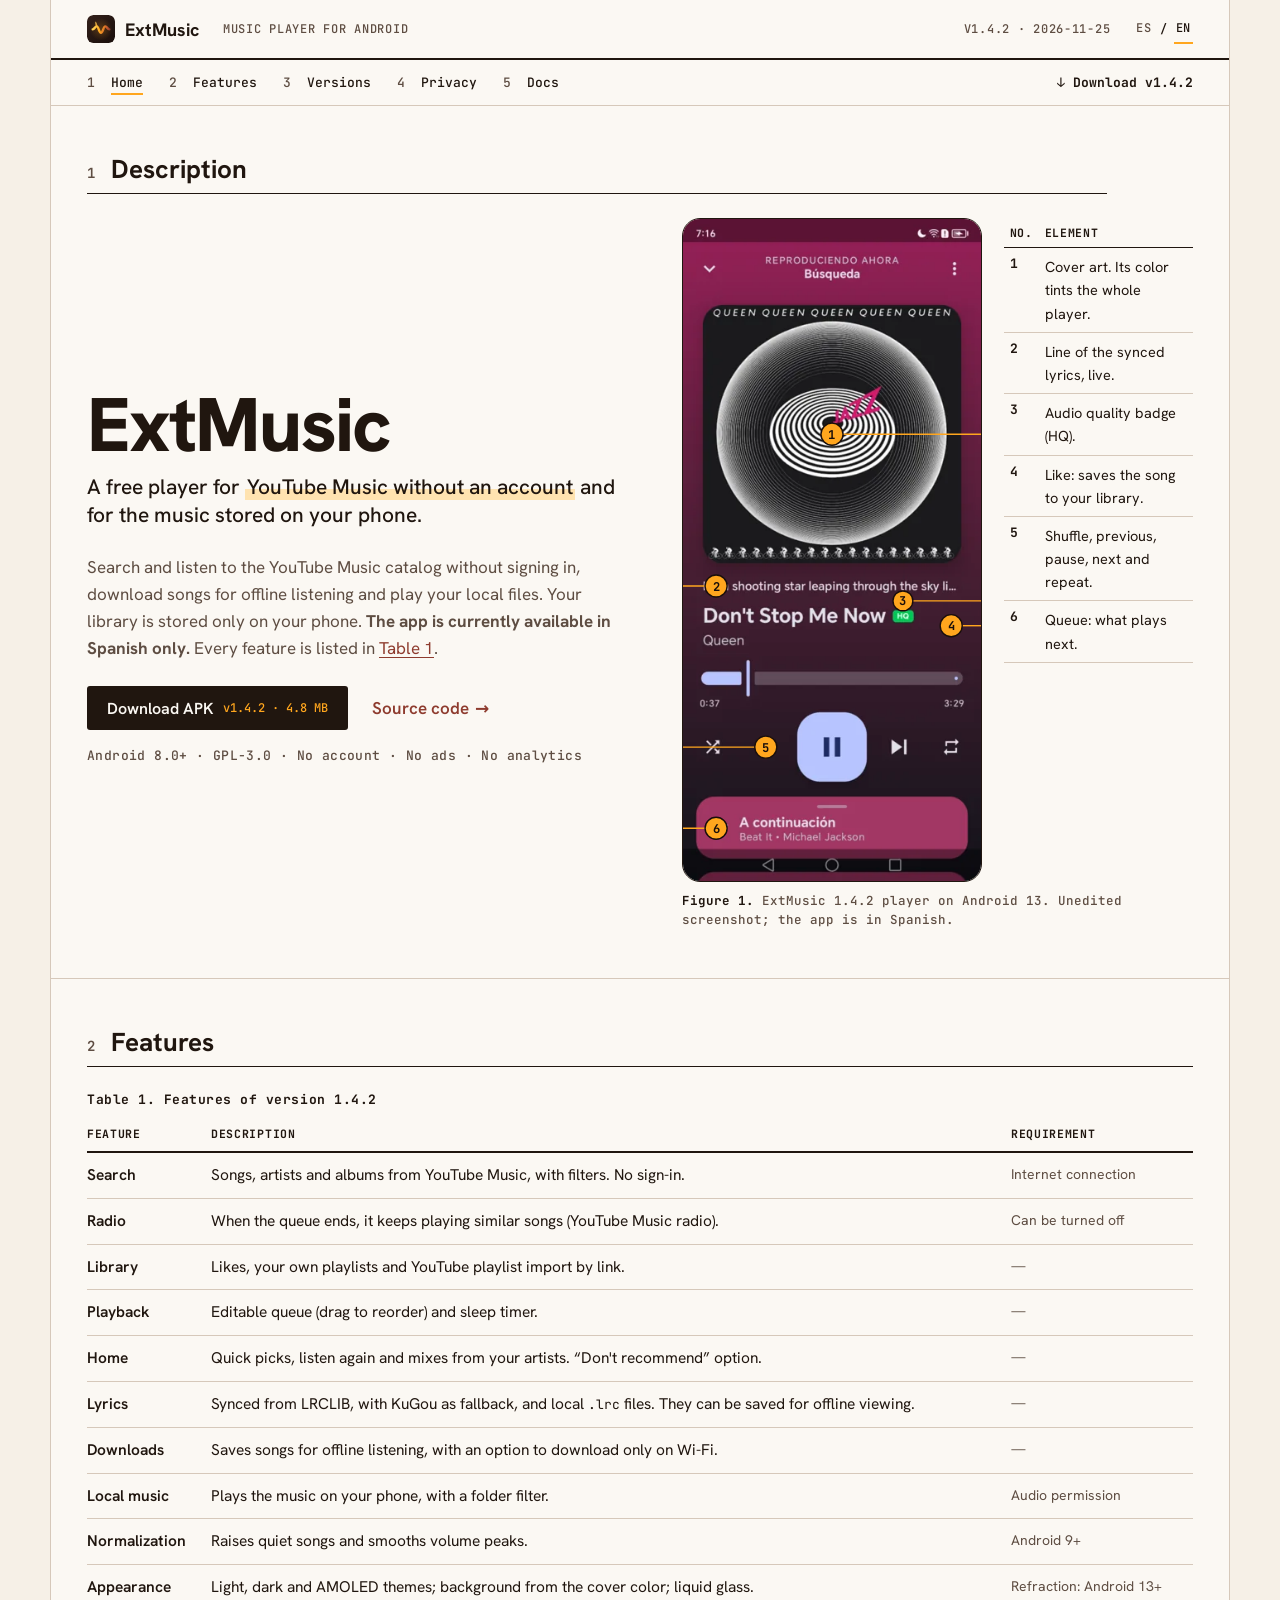
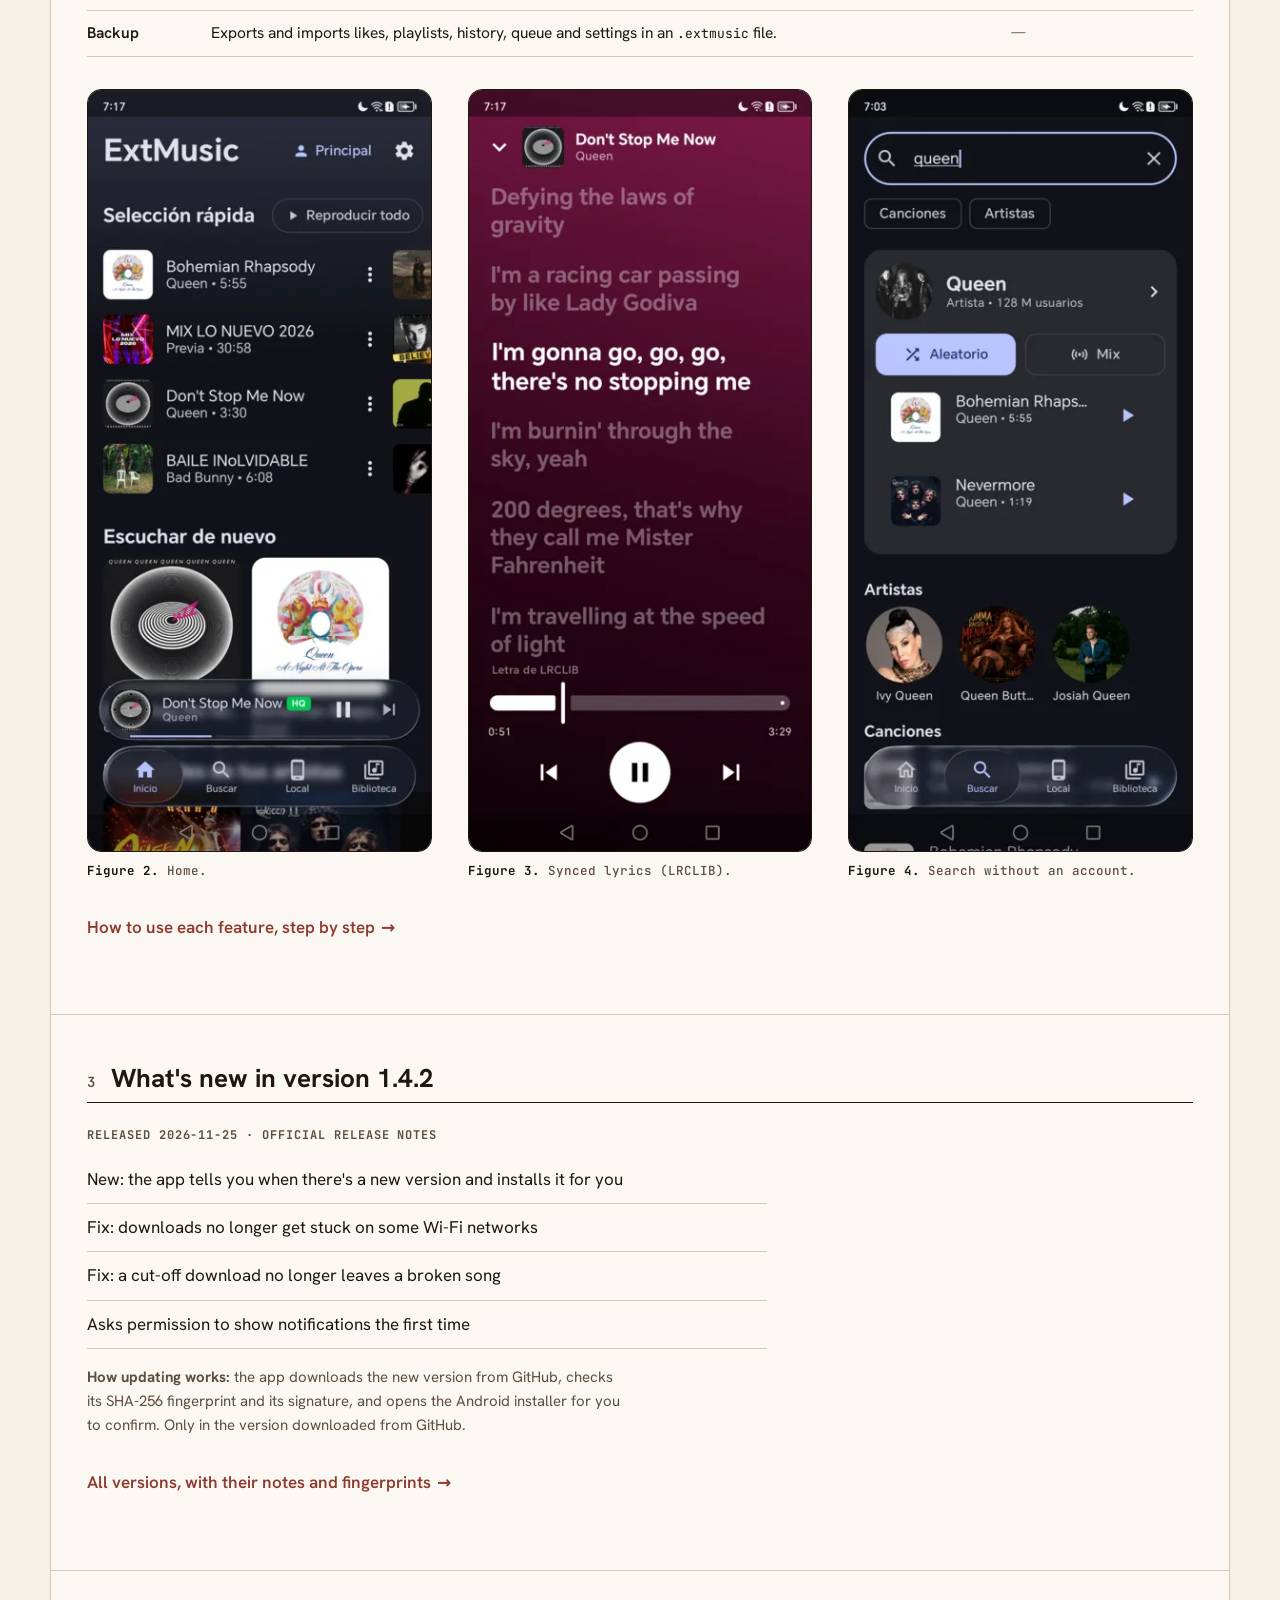
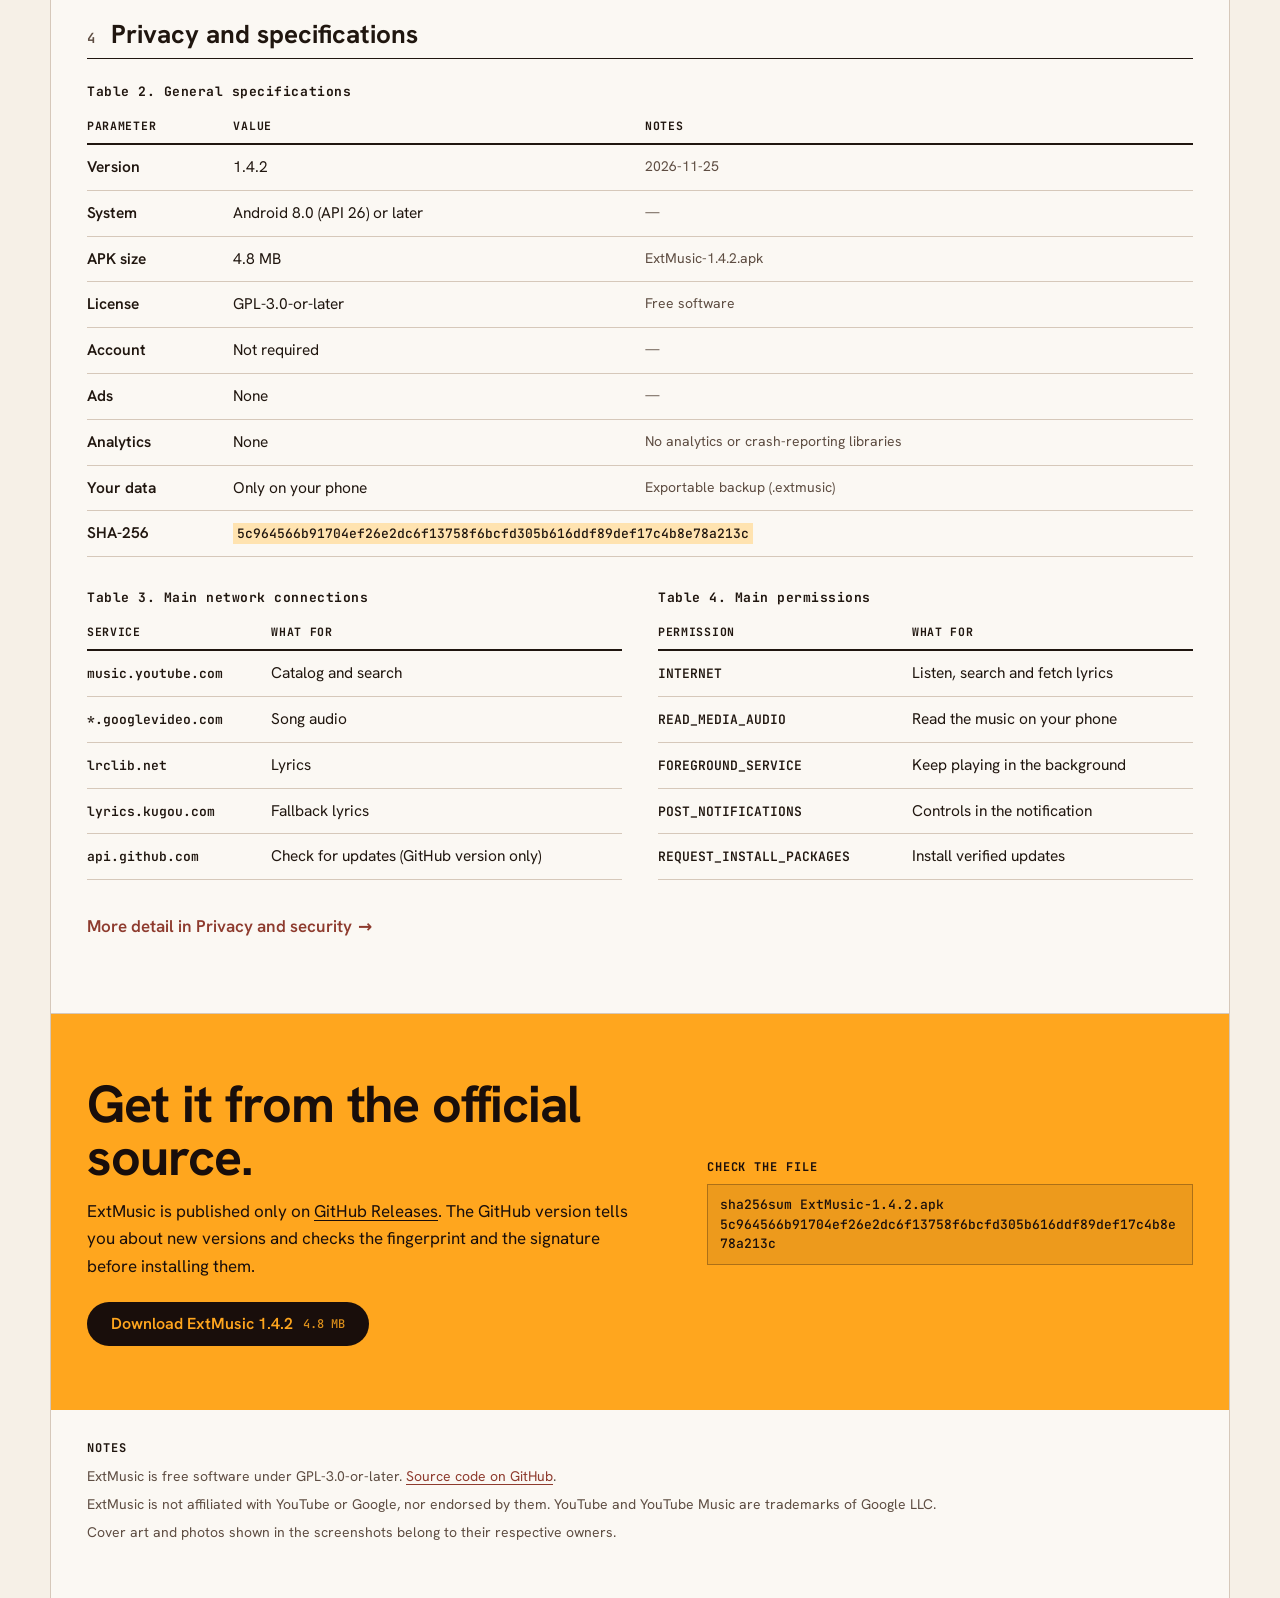
==== en/index.html @ 5ff41958 "Fase 6 · Grupo 3: versión en inglés - en/index.html, en/versions.html, en/privacy.html, en/docs.html" ====
<!doctype html>
<html lang="en">
<head>
<meta charset="utf-8">
<meta name="viewport" content="width=device-width, initial-scale=1">
<title>ExtMusic · Free and open source music player for Android</title>
<meta name="description" content="ExtMusic is a free and open source music player for Android: listen to YouTube Music without an account or ads, download songs and play the music on your phone. GPL-3.0.">
<link rel="canonical" href="https://comunicaa2.github.io/ExtMusic-web/en/">
<link rel="alternate" hreflang="es" href="https://comunicaa2.github.io/ExtMusic-web/">
<link rel="alternate" hreflang="en" href="https://comunicaa2.github.io/ExtMusic-web/en/">
<link rel="alternate" hreflang="x-default" href="https://comunicaa2.github.io/ExtMusic-web/">
<meta name="theme-color" content="#fbf8f3" media="(prefers-color-scheme: light)">
<meta name="theme-color" content="#190e0b" media="(prefers-color-scheme: dark)">
<meta name="color-scheme" content="light dark">
<link rel="icon" href="../assets/img/icono.svg" type="image/svg+xml">
<link rel="icon" href="../assets/img/icono-32.png" sizes="32x32" type="image/png">
<link rel="apple-touch-icon" href="../assets/img/apple-touch-icon.png">
<meta property="og:type" content="website">
<meta property="og:locale" content="en_US">
<meta property="og:locale:alternate" content="es_ES">
<meta property="og:site_name" content="ExtMusic">
<meta property="og:title" content="ExtMusic · Free and open source music player for Android">
<meta property="og:description" content="Listen to YouTube Music without an account or ads, plus the music on your phone. Free software (GPL-3.0).">
<meta property="og:url" content="https://comunicaa2.github.io/ExtMusic-web/en/">
<meta property="og:image" content="https://comunicaa2.github.io/ExtMusic-web/assets/img/icono-512.png">
<meta property="og:image:alt" content="ExtMusic icon: an amber wave on a dark brown background">
<meta name="twitter:card" content="summary">
<link rel="preload" href="../assets/fonts/hanken-grotesk.woff2" as="font" type="font/woff2" crossorigin>
<link rel="stylesheet" href="../assets/css/extmusic.css">
<script type="application/ld+json">
{
  "@context": "https://schema.org",
  "@type": "SoftwareApplication",
  "name": "ExtMusic",
  "url": "https://comunicaa2.github.io/ExtMusic-web/en/",
  "inLanguage": "en",
  "image": "https://comunicaa2.github.io/ExtMusic-web/assets/img/icono-512.png",
  "applicationCategory": "MultimediaApplication",
  "operatingSystem": "Android 8.0 or later",
  "softwareVersion": "1.4.2",
  "fileSize": "4.8MB",
  "downloadUrl": "https://github.com/Comunicaa2/ExtMusic/releases/download/v1.4.2/ExtMusic-1.4.2.apk",
  "license": "https://www.gnu.org/licenses/gpl-3.0.html",
  "isAccessibleForFree": true,
  "offers": { "@type": "Offer", "price": "0", "priceCurrency": "EUR" },
  "sameAs": ["https://github.com/Comunicaa2/ExtMusic"]
}
</script>
</head>
<body>
<a class="salto" href="#content">Skip to content</a>
<div class="hoja">

<header>
  <div class="marco doc">
    <a class="marca" href="index.html" aria-label="ExtMusic, home"><img src="../assets/img/icono.svg" alt="" width="28" height="28">ExtMusic</a>
    <span class="doc__tipo">Music player for Android</span>
    <span class="doc__rev">v1.4.2 · 2026-11-25</span>
    <div class="idioma" role="group" aria-label="Language">
      <a href="../index.html" lang="es" hreflang="es">ES<span class="visualmente-oculto"> (Español)</span></a>
      <span aria-hidden="true">/</span>
      <a href="index.html" aria-current="true" lang="en">EN</a>
    </div>
  </div>
  <nav class="marco indice" aria-label="Main">
    <ol>
      <li><a href="index.html" aria-current="page">Home</a></li>
      <li><a href="#features">Features</a></li>
      <li><a href="versions.html">Versions</a></li>
      <li><a href="privacy.html">Privacy</a></li>
      <li><a href="docs.html">Docs</a></li>
      <li class="indice__descarga"><a href="#download">↓ Download v1.4.2</a></li>
    </ol>
  </nav>
  <details class="marco menu">
    <summary>Contents</summary>
    <nav aria-label="Main (mobile)">
      <ol>
        <li><a href="index.html" aria-current="page">Home</a></li>
        <li><a href="#features">Features</a></li>
        <li><a href="versions.html">Versions</a></li>
        <li><a href="privacy.html">Privacy</a></li>
        <li><a href="docs.html">Docs</a></li>
        <li><a href="#download">Download v1.4.2</a></li>
      </ol>
    </nav>
  </details>
</header>

<main id="content">
  <section class="marco seccion" id="description" aria-labelledby="t-name">
    <p class="titulo-sec"><span class="titulo-sec__num">1</span>Description</p>
    <div class="portada">
      <h1 class="titular portada__titulo" id="t-name">ExtMusic</h1>
      <p class="subtitulo portada__sub">A free player for <span class="marcador">YouTube Music without an account</span> and for the music stored on your phone.</p>
      <div class="portada__acc">
        <p class="acciones">
          <a class="boton" href="https://github.com/Comunicaa2/ExtMusic/releases/download/v1.4.2/ExtMusic-1.4.2.apk">Download APK <span class="boton__detalle">v1.4.2 · 4.8 MB</span></a>
          <a class="enlace-flecha" href="https://github.com/Comunicaa2/ExtMusic">Source code</a>
        </p>
        <p class="hechos">Android 8.0+ · GPL-3.0 · No account · No ads · No analytics</p>
      </div>
      <p class="desc portada__desc">Search and listen to the YouTube Music catalog without signing in, download songs for offline listening and play your local files. Your library is stored only on your phone. <strong>The app is currently available in Spanish only.</strong> Every feature is listed in <a href="#features">Table 1</a>.</p>
      <figure class="figura portada__figura">
        <div class="anotada">
          <div class="lamina">
            <img src="../assets/img/capturas/reproductor-540.webp" srcset="../assets/img/capturas/reproductor-360.webp 360w, ../assets/img/capturas/reproductor-540.webp 540w, ../assets/img/capturas/reproductor-720.webp 720w" sizes="(max-width: 560px) 260px, (max-width: 900px) 240px, 300px" width="1080" height="2400" fetchpriority="high" alt="ExtMusic player (in Spanish) playing “Don&#39;t Stop Me Now” by Queen, with six numbered markers pointing at its parts.">
            <svg viewBox="0 0 1080 2400" aria-hidden="true">
              <g class="marca-num"><line x1="540" y1="780" x2="1080" y2="780"/><circle cx="540" cy="780" r="40"/><text x="540" y="782">1</text></g>
              <g class="marca-num"><line x1="120" y1="1330" x2="0" y2="1330"/><circle cx="120" cy="1330" r="40"/><text x="120" y="1332">2</text></g>
              <g class="marca-num"><line x1="797" y1="1384" x2="1080" y2="1384"/><circle cx="797" cy="1384" r="36"/><text x="797" y="1386">3</text></g>
              <g class="marca-num"><line x1="972" y1="1474" x2="1080" y2="1474"/><circle cx="972" cy="1474" r="40"/><text x="972" y="1476">4</text></g>
              <g class="marca-num"><line x1="300" y1="1914" x2="0" y2="1914"/><circle cx="300" cy="1914" r="40"/><text x="300" y="1916">5</text></g>
              <g class="marca-num"><line x1="120" y1="2208" x2="0" y2="2208"/><circle cx="120" cy="2208" r="40"/><text x="120" y="2210">6</text></g>
            </svg>
          </div>
          <table class="leyenda">
            <thead><tr><th scope="col">No.</th><th scope="col">Element</th></tr></thead>
            <tbody>
              <tr><td>1</td><td>Cover art. Its color tints the whole player.</td></tr>
              <tr><td>2</td><td>Line of the synced lyrics, live.</td></tr>
              <tr><td>3</td><td>Audio quality badge (HQ).</td></tr>
              <tr><td>4</td><td>Like: saves the song to your library.</td></tr>
              <tr><td>5</td><td>Shuffle, previous, pause, next and repeat.</td></tr>
              <tr><td>6</td><td>Queue: what plays next.</td></tr>
            </tbody>
          </table>
        </div>
        <figcaption class="pie-figura"><b>Figure 1.</b> ExtMusic 1.4.2 player on Android 13. Unedited screenshot; the app is in Spanish.</figcaption>
      </figure>
    </div>
  </section>

  <section class="marco seccion" id="features" aria-labelledby="t-features">
    <h2 class="titulo-sec" id="t-features"><span class="titulo-sec__num">2</span>Features</h2>
    <div class="tabla">
      <table class="datos datos--apilable">
        <caption>Table 1. Features of version 1.4.2</caption>
        <thead><tr><th scope="col">Feature</th><th scope="col">Description</th><th scope="col">Requirement</th></tr></thead>
        <tbody>
          <tr><th scope="row">Search</th><td>Songs, artists and albums from YouTube Music, with filters. No sign-in.</td><td class="nota">Internet connection</td></tr>
          <tr><th scope="row">Radio</th><td>When the queue ends, it keeps playing similar songs (YouTube Music radio).</td><td class="nota">Can be turned off</td></tr>
          <tr><th scope="row">Library</th><td>Likes, your own playlists and YouTube playlist import by link.</td><td class="nota nota--vacia">—</td></tr>
          <tr><th scope="row">Playback</th><td>Editable queue (drag to reorder) and sleep timer.</td><td class="nota nota--vacia">—</td></tr>
          <tr><th scope="row">Home</th><td>Quick picks, listen again and mixes from your artists. “Don't recommend” option.</td><td class="nota nota--vacia">—</td></tr>
          <tr><th scope="row">Lyrics</th><td>Synced from LRCLIB, with KuGou as fallback, and local <code>.lrc</code> files. They can be saved for offline viewing.</td><td class="nota nota--vacia">—</td></tr>
          <tr><th scope="row">Downloads</th><td>Saves songs for offline listening, with an option to download only on Wi-Fi.</td><td class="nota nota--vacia">—</td></tr>
          <tr><th scope="row">Local music</th><td>Plays the music on your phone, with a folder filter.</td><td class="nota">Audio permission</td></tr>
          <tr><th scope="row">Normalization</th><td>Raises quiet songs and smooths volume peaks.</td><td class="nota">Android 9+</td></tr>
          <tr><th scope="row">Appearance</th><td>Light, dark and AMOLED themes; background from the cover color; liquid glass.</td><td class="nota">Refraction: Android 13+</td></tr>
          <tr><th scope="row">Backup</th><td>Exports and imports likes, playlists, history, queue and settings in an <code>.extmusic</code> file.</td><td class="nota nota--vacia">—</td></tr>
        </tbody>
      </table>
    </div>
    <div class="figuras" style="margin-top:var(--e-6)">
      <figure class="figura">
        <div class="lamina lamina--peq"><img src="../assets/img/capturas/inicio-540.webp" srcset="../assets/img/capturas/inicio-360.webp 360w, ../assets/img/capturas/inicio-540.webp 540w, ../assets/img/capturas/inicio-720.webp 720w" sizes="(max-width: 560px) 45vw, (max-width: 900px) 30vw, 345px" width="1080" height="2400" loading="lazy" alt="ExtMusic Home screen (in Spanish) with quick picks, listen again and the mini player."></div>
        <figcaption class="pie-figura"><b>Figure 2.</b> Home.</figcaption>
      </figure>
      <figure class="figura">
        <div class="lamina lamina--peq"><img src="../assets/img/capturas/letras-540.webp" srcset="../assets/img/capturas/letras-360.webp 360w, ../assets/img/capturas/letras-540.webp 540w, ../assets/img/capturas/letras-720.webp 720w" sizes="(max-width: 560px) 45vw, (max-width: 900px) 30vw, 345px" width="1080" height="2400" loading="lazy" alt="Full-screen synced lyrics of “Don&#39;t Stop Me Now”, with the current line highlighted and the note “Letra de LRCLIB” (lyrics from LRCLIB)."></div>
        <figcaption class="pie-figura"><b>Figure 3.</b> Synced lyrics (LRCLIB).</figcaption>
      </figure>
      <figure class="figura">
        <div class="lamina lamina--peq"><img src="../assets/img/capturas/buscar-resultados-540.webp" srcset="../assets/img/capturas/buscar-resultados-360.webp 360w, ../assets/img/capturas/buscar-resultados-540.webp 540w, ../assets/img/capturas/buscar-resultados-720.webp 720w" sizes="(max-width: 560px) 45vw, (max-width: 900px) 30vw, 345px" width="1080" height="2400" loading="lazy" alt="Search results for “queen”: artist card with the Shuffle and Mix buttons, songs and other artists."></div>
        <figcaption class="pie-figura"><b>Figure 4.</b> Search without an account.</figcaption>
      </figure>
    </div>
    <p style="margin-top:var(--e-5)"><a class="enlace-flecha" href="docs.html">How to use each feature, step by step</a></p>
  </section>

  <section class="marco seccion" id="whats-new" aria-labelledby="t-whats-new">
    <h2 class="titulo-sec" id="t-whats-new"><span class="titulo-sec__num">3</span>What's new in version 1.4.2</h2>
    <p class="etiqueta" style="color:var(--c-suave);margin:0 0 var(--e-3)">Released 2026-11-25 · official release notes</p>
    <ul class="novedades">
      <li>New: the app tells you when there's a new version and installs it for you</li>
      <li>Fix: downloads no longer get stuck on some Wi-Fi networks</li>
      <li>Fix: a cut-off download no longer leaves a broken song</li>
      <li>Asks permission to show notifications the first time</li>
    </ul>
    <p class="desc" style="font-size:var(--t-nota)"><strong>How updating works:</strong> the app downloads the new version from GitHub, checks its SHA-256 fingerprint and its signature, and opens the Android installer for you to confirm. Only in the version downloaded from GitHub.</p>
    <p><a class="enlace-flecha" href="versions.html">All versions, with their notes and fingerprints</a></p>
  </section>

  <section class="marco seccion" id="privacy" aria-labelledby="t-privacy">
    <h2 class="titulo-sec" id="t-privacy"><span class="titulo-sec__num">4</span>Privacy and specifications</h2>
    <div class="tabla">
      <table class="datos datos--apilable">
        <caption>Table 2. General specifications</caption>
        <thead><tr><th scope="col">Parameter</th><th scope="col">Value</th><th scope="col">Notes</th></tr></thead>
        <tbody>
          <tr><th scope="row">Version</th><td>1.4.2</td><td class="nota">2026-11-25</td></tr>
          <tr><th scope="row">System</th><td>Android 8.0 (API 26) or later</td><td class="nota nota--vacia">—</td></tr>
          <tr><th scope="row">APK size</th><td>4.8 MB</td><td class="nota">ExtMusic-1.4.2.apk</td></tr>
          <tr><th scope="row">License</th><td>GPL-3.0-or-later</td><td class="nota">Free software</td></tr>
          <tr><th scope="row">Account</th><td>Not required</td><td class="nota nota--vacia">—</td></tr>
          <tr><th scope="row">Ads</th><td>None</td><td class="nota nota--vacia">—</td></tr>
          <tr><th scope="row">Analytics</th><td>None</td><td class="nota">No analytics or crash-reporting libraries</td></tr>
          <tr><th scope="row">Your data</th><td>Only on your phone</td><td class="nota">Exportable backup (.extmusic)</td></tr>
          <tr><th scope="row">SHA-256</th><td colspan="2"><span class="hash">5c964566b91704ef26e2dc6f13758f6bcfd305b616ddf89def17c4b8e78a213c</span></td></tr>
        </tbody>
      </table>
    </div>
    <div class="dos-col" style="margin-top:var(--e-6)">
      <div class="tabla">
        <table class="datos">
          <caption>Table 3. Main network connections</caption>
          <thead><tr><th scope="col">Service</th><th scope="col">What for</th></tr></thead>
          <tbody>
            <tr><th scope="row"><code>music.youtube.com</code></th><td>Catalog and search</td></tr>
            <tr><th scope="row"><code>*.googlevideo.com</code></th><td>Song audio</td></tr>
            <tr><th scope="row"><code>lrclib.net</code></th><td>Lyrics</td></tr>
            <tr><th scope="row"><code>lyrics.kugou.com</code></th><td>Fallback lyrics</td></tr>
            <tr><th scope="row"><code>api.github.com</code></th><td>Check for updates (GitHub version only)</td></tr>
          </tbody>
        </table>
      </div>
      <div class="tabla">
        <table class="datos">
          <caption>Table 4. Main permissions</caption>
          <thead><tr><th scope="col">Permission</th><th scope="col">What for</th></tr></thead>
          <tbody>
            <tr><th scope="row"><code>INTERNET</code></th><td>Listen, search and fetch lyrics</td></tr>
            <tr><th scope="row"><code>READ_MEDIA_AUDIO</code></th><td>Read the music on your phone</td></tr>
            <tr><th scope="row"><code>FOREGROUND_SERVICE</code></th><td>Keep playing in the background</td></tr>
            <tr><th scope="row"><code>POST_NOTIFICATIONS</code></th><td>Controls in the notification</td></tr>
            <tr><th scope="row"><code>REQUEST_INSTALL_PACKAGES</code></th><td>Install verified updates</td></tr>
          </tbody>
        </table>
      </div>
    </div>
    <p style="margin-top:var(--e-5)"><a class="enlace-flecha" href="privacy.html">More detail in Privacy and security</a></p>
  </section>

  <section class="bloque-descarga" id="download" aria-labelledby="t-download">
    <div class="marco bloque-descarga__rejilla">
      <div>
        <h2 id="t-download">Get it from the official source.</h2>
        <p>ExtMusic is published only on <a href="https://github.com/Comunicaa2/ExtMusic/releases">GitHub Releases</a>. The GitHub version tells you about new versions and checks the fingerprint and the signature before installing them.</p>
        <a class="boton" href="https://github.com/Comunicaa2/ExtMusic/releases/download/v1.4.2/ExtMusic-1.4.2.apk">Download ExtMusic 1.4.2 <span class="boton__detalle">4.8 MB</span></a>
      </div>
      <div>
        <p class="etiqueta" style="margin:0">Check the file</p>
        <pre class="codigo">sha256sum ExtMusic-1.4.2.apk
5c964566b91704ef26e2dc6f13758f6bcfd305b616ddf89def17c4b8e78a213c</pre>
      </div>
    </div>
  </section>
</main>

<footer class="marco pie">
  <p class="etiqueta">Notes</p>
  <p>ExtMusic is free software under GPL-3.0-or-later. <a href="https://github.com/Comunicaa2/ExtMusic">Source code on GitHub</a>.</p>
  <p>ExtMusic is not affiliated with YouTube or Google, nor endorsed by them. YouTube and YouTube Music are trademarks of Google LLC.</p>
  <p>Cover art and photos shown in the screenshots belong to their respective owners.</p>
</footer>
</div>
<script>
  // Closes the mobile menu when a section is chosen. Without JavaScript the menu works the same.
  document.querySelector(".menu")?.addEventListener("click", e => { if (e.target.closest("a")) e.currentTarget.open = false; });
</script>
</body>
</html>
---- assets/css/extmusic.css ----
/* ==========================================================================
   ExtMusic · Sistema de diseño «Datasheet» · v1 (Fase 3, 25-11-2026)
   Un solo archivo: tokens + base + componentes. Sin dependencias.
   Modo claro por defecto y oscuro automático (prefers-color-scheme).
   data-tema="claro" | "oscuro" en <html> fuerza un modo (solo para revisión).
   ========================================================================== */

/* ---------- Fuentes (SIL OFL 1.1, subconjunto latino, alojadas en local) ---------- */
@font-face{font-family:"Hanken Grotesk";src:url(../fonts/hanken-grotesk.woff2) format("woff2");font-weight:300 800;font-style:normal;font-display:swap}
@font-face{font-family:"JetBrains Mono";src:url(../fonts/jetbrains-mono.woff2) format("woff2");font-weight:400 700;font-style:normal;font-display:swap}

/* ---------- Tokens ---------- */
:root{
  color-scheme:light dark;

  /* Color: modo claro (papel y tinta) */
  --c-fondo:#f6f0e7;          /* alrededor de la hoja */
  --c-hoja:#fbf8f3;           /* superficie principal */
  --c-tinta:#20160f;          /* texto principal */
  --c-suave:#5e4d42;          /* texto secundario, notas */
  --c-regla:#d6c8ba;          /* líneas finas (decorativas) */
  --c-regla-fuerte:#20160f;   /* reglas de cabecera, bordes de caja */
  --c-enlace:#8e3b2e;         /* caoba */
  --c-foco:#8e3b2e;
  --c-resalte:#ffe3b0;        /* subrayado de marcador, hash */
  --c-codigo:#f1e9de;         /* fondo de código */
  --c-boton-fondo:#20160f;
  --c-boton-texto:#fbf8f3;
  --c-boton-detalle:#ffa61e;  /* versión/tamaño dentro del botón */
  --c-captura-borde:#20160f;

  /* Color: invariables (iguales en ambos modos) */
  --c-acento:#ffa61e;         /* ámbar del icono */
  --c-acento-claro:#ffd75c;
  --c-sobre-acento:#190e0b;   /* tinta sobre ámbar */

  /* Tipografía */
  --f-sans:"Hanken Grotesk",system-ui,-apple-system,"Segoe UI",Roboto,sans-serif;
  --f-mono:"JetBrains Mono",ui-monospace,"SFMono-Regular",Menlo,Consolas,monospace;
  --t-display:clamp(2.625rem,1.55rem + 4.4vw,4.75rem);   /* 42 → 76 px · h1 */
  --t-subtitulo:clamp(1.1875rem,1.1rem + .35vw,1.3125rem); /* 19 → 21 */
  --t-h2:clamp(1.375rem,1.25rem + .5vw,1.625rem);        /* 22 → 26 */
  --t-h3:clamp(1.125rem,1.07rem + .25vw,1.25rem);        /* 18 → 20 */
  --t-texto:1.0625rem;   /* 17 */
  --t-nota:.9375rem;     /* 15 */
  --t-pequeno:.875rem;   /* 14 */
  --t-dato:.8125rem;     /* 13 · mono */
  --t-etiqueta:.75rem;   /* 12 · mono, mayúsculas */

  /* Espaciado (base 4 px) */
  --e-1:4px; --e-2:8px; --e-3:12px; --e-4:16px; --e-5:24px; --e-6:32px; --e-7:48px; --e-8:64px; --e-9:96px;
  --hueco:clamp(18px,3.4vw,36px);   /* margen lateral fluido */
  --ancho-hoja:1180px;
  --medida:68ch;                     /* longitud máxima de línea */

  /* Formas */
  --r-boton:3px; --r-captura:18px; --r-captura-peq:14px; --r-pildora:999px;
  --b-fino:1px solid var(--c-regla);
  --b-fuerte:1px solid var(--c-regla-fuerte);

  /* Movimiento */
  --m-rapido:120ms; --m-normal:160ms; --m-curva:cubic-bezier(.2,0,0,1);
}

/* Modo oscuro: automático salvo que se fuerce claro */
@media (prefers-color-scheme:dark){
  :root:not([data-tema="claro"]){
    --c-fondo:#120a08; --c-hoja:#190e0b; --c-tinta:#f5e9df; --c-suave:#c4ad9d;
    --c-regla:#3d2a22; --c-regla-fuerte:#e8d8cb; --c-enlace:#f0936a; --c-foco:#ffa61e;
    --c-resalte:#5c3b0c; --c-codigo:#24150f;
    --c-boton-fondo:#f5e9df; --c-boton-texto:#190e0b; --c-boton-detalle:#8e3b2e;
    --c-captura-borde:#3d2a22;
  }
}
:root[data-tema="oscuro"]{
  color-scheme:dark;
  --c-fondo:#120a08; --c-hoja:#190e0b; --c-tinta:#f5e9df; --c-suave:#c4ad9d;
  --c-regla:#3d2a22; --c-regla-fuerte:#e8d8cb; --c-enlace:#f0936a; --c-foco:#ffa61e;
  --c-resalte:#5c3b0c; --c-codigo:#24150f;
  --c-boton-fondo:#f5e9df; --c-boton-texto:#190e0b; --c-boton-detalle:#8e3b2e;
  --c-captura-borde:#3d2a22;
}
:root[data-tema="claro"]{color-scheme:light}

/* ---------- Base ---------- */
*,*::before,*::after{box-sizing:border-box}
html{-webkit-text-size-adjust:100%;text-size-adjust:100%}
/* Desplazamiento suave solo al saltar a una sección con un enlace interno; nunca con movimiento reducido */
@media (prefers-reduced-motion:no-preference){html{scroll-behavior:smooth}}
.seccion[id],.bloque-descarga[id]{scroll-margin-top:var(--e-4)}
body{margin:0;background:var(--c-fondo);color:var(--c-tinta);font:400 var(--t-texto)/1.6 var(--f-sans);text-rendering:optimizeLegibility}
img,svg{max-width:100%;height:auto;display:block}
p,li{max-width:var(--medida)}
a{color:var(--c-enlace);text-underline-offset:3px;text-decoration-thickness:1px;transition:color var(--m-rapido) var(--m-curva)}
a:hover{text-decoration-thickness:2px}
:focus-visible{outline:2px solid var(--c-foco);outline-offset:3px;border-radius:2px}
code,kbd,samp,pre{font-family:var(--f-mono)}
code{font-size:var(--t-dato)}
h1,h2,h3{line-height:1.15;margin:0}
.mono{font-family:var(--f-mono)}
.visualmente-oculto{position:absolute!important;width:1px;height:1px;overflow:hidden;clip:rect(0 0 0 0);white-space:nowrap}
.salto{position:absolute;left:-999px;top:var(--e-2);z-index:30;background:var(--c-boton-fondo);color:var(--c-boton-texto);padding:var(--e-2) var(--e-3)}
.salto:focus{left:var(--e-2)}

/* Hoja: la página entera como un documento centrado */
.hoja{max-width:var(--ancho-hoja);margin:0 auto;background:var(--c-hoja);border-inline:var(--b-fino);min-height:100vh}
.marco{padding-inline:var(--hueco)}

/* ---------- Cabecera de documento ---------- */
.doc{display:grid;grid-template-columns:auto 1fr auto auto;align-items:center;gap:var(--e-5);padding-block:14px;border-bottom:2px solid var(--c-regla-fuerte);font:500 var(--t-etiqueta)/1.4 var(--f-mono);text-transform:uppercase;letter-spacing:.06em}
.marca{display:flex;align-items:center;gap:10px;font:700 1.125rem var(--f-sans);letter-spacing:0;text-transform:none;color:var(--c-tinta);text-decoration:none}
.marca img{width:28px;height:28px;border-radius:6px}
.doc__tipo,.doc__rev{color:var(--c-suave)}

/* Selector de idioma */
.idioma{display:flex;gap:6px;align-items:center;font:500 var(--t-etiqueta) var(--f-mono)}
.idioma a{color:var(--c-suave);text-decoration:none;padding:6px 2px;border-bottom:2px solid transparent}
.idioma a:hover{color:var(--c-tinta)}
.idioma a[aria-current]{color:var(--c-tinta);border-bottom-color:var(--c-acento)}

/* Índice (navegación principal) */
.indice{border-bottom:var(--b-fino);padding-block:10px;font:500 .8125rem var(--f-mono)}
.indice ol{list-style:none;display:flex;flex-wrap:wrap;gap:6px 26px;margin:0;padding:0;counter-reset:s}
.indice li{counter-increment:s}
.indice li::before{content:counter(s) "\00a0\00a0";color:var(--c-suave)}
.indice a{color:var(--c-tinta);text-decoration:none;padding-block:4px;display:inline-block}
.indice a:hover{text-decoration:underline}
.indice a[aria-current="page"]{box-shadow:inset 0 -2px var(--c-acento)}
.indice .indice__descarga{margin-left:auto}
.indice .indice__descarga::before{content:none}
.indice .indice__descarga a{font-weight:700}
/* Menú móvil (sin JS, con <details>) */
.menu{display:none;border-bottom:var(--b-fino)}
.menu summary{list-style:none;cursor:pointer;display:flex;justify-content:space-between;align-items:center;padding-block:12px;font:600 .8125rem var(--f-mono);text-transform:uppercase;letter-spacing:.06em}
.menu summary::-webkit-details-marker{display:none}
.menu summary::after{content:"+";font-size:1.125rem;line-height:1}
.menu[open] summary::after{content:"−"}
.menu ol{list-style:none;margin:0;padding:0 0 var(--e-3);counter-reset:s;font:500 .9375rem var(--f-mono)}
.menu li{counter-increment:s;border-top:var(--b-fino)}
.menu li::before{content:counter(s) "\00a0\00a0";color:var(--c-suave)}
.menu a{color:var(--c-tinta);text-decoration:none;display:inline-block;padding-block:12px}

/* ---------- Secciones y títulos ---------- */
.seccion{padding-block:var(--e-7) var(--e-7);border-bottom:var(--b-fino)}
.titulo-sec{display:flex;gap:var(--e-4);align-items:baseline;border-bottom:var(--b-fuerte);padding-bottom:var(--e-2);margin:0 0 var(--e-5);font:700 var(--t-h2)/1.2 var(--f-sans)}
.titulo-sec__num{font:600 .875rem var(--f-mono);color:var(--c-suave)}
.titular{font:800 var(--t-display)/1 var(--f-sans);letter-spacing:-.025em;margin:6px 0 10px}
.subtitulo{font:500 var(--t-subtitulo)/1.35 var(--f-sans);margin:0 0 var(--e-5)}
.marcador{background:linear-gradient(transparent 58%,var(--c-resalte) 58%);color:inherit;padding:0 2px}
.desc{color:var(--c-suave);margin:0 0 var(--e-5)}
h3,.h3{font:700 var(--t-h3)/1.25 var(--f-sans)}
.etiqueta{font:700 var(--t-etiqueta)/1.4 var(--f-mono);letter-spacing:.08em;text-transform:uppercase}
.hechos{font:500 var(--t-dato)/1.6 var(--f-mono);color:var(--c-suave);letter-spacing:.03em;margin:var(--e-4) 0 0}

/* Caja de características */
.caja{border:var(--b-fuerte);padding:14px 18px 6px;margin:0 0 var(--e-5)}
.caja > .etiqueta{margin:0 0 var(--e-2)}
.caja ul{columns:2;column-gap:28px;margin:0;padding:0 0 0 var(--e-4);font-size:var(--t-nota);line-height:1.5}
.caja li{break-inside:avoid;margin-bottom:var(--e-2)}
.caja li::marker{color:var(--c-enlace)}

/* ---------- Botones y enlaces ---------- */
.boton{display:inline-flex;align-items:center;gap:10px;min-height:44px;padding:11px 20px;border:0;border-radius:var(--r-boton);background:var(--c-boton-fondo);color:var(--c-boton-texto);font:600 1rem var(--f-sans);text-decoration:none;cursor:pointer;transition:background-color var(--m-normal) var(--m-curva),color var(--m-normal) var(--m-curva)}
.boton:hover{background:var(--c-enlace);color:var(--c-hoja);text-decoration:none}
.boton__detalle{font:500 var(--t-etiqueta) var(--f-mono);color:var(--c-boton-detalle)}
.boton:hover .boton__detalle{color:inherit}
.enlace-flecha{font-weight:600;text-decoration:none;display:inline-flex;gap:6px;align-items:center;min-height:44px}
.enlace-flecha::after{content:"→";transition:transform var(--m-normal) var(--m-curva)}
.enlace-flecha:hover{text-decoration:underline}
.enlace-flecha:hover::after{transform:translateX(3px)}

/* ---------- Tablas ---------- */
.tabla{overflow-x:auto}
.datos{width:100%;border-collapse:collapse;font-size:.96875rem}
.datos caption{caption-side:top;text-align:left;font:700 var(--t-dato) var(--f-mono);letter-spacing:.04em;padding-bottom:var(--e-2)}
.datos th,.datos td{border-bottom:var(--b-fino);padding:10px 12px 10px 0;text-align:left;vertical-align:top}
.datos thead th{font:700 .71875rem var(--f-mono);letter-spacing:.06em;text-transform:uppercase;border-bottom:2px solid var(--c-regla-fuerte)}
.datos tbody th,.datos td.clave{font-weight:600;white-space:nowrap}
.datos .nota{color:var(--c-suave);font-size:var(--t-pequeno)}
.dos-col{display:grid;grid-template-columns:repeat(2,minmax(0,1fr));gap:36px}

/* ---------- Figuras y capturas ---------- */
.figura{margin:0}
.lamina{position:relative;border:1px solid var(--c-captura-borde);border-radius:var(--r-captura);overflow:hidden;background:#000}
.lamina--peq{border-radius:var(--r-captura-peq)}
.lamina > svg{position:absolute;inset:0;width:100%;height:100%}
.pie-figura{font:500 .78125rem/1.5 var(--f-mono);color:var(--c-suave);margin-top:10px}
.pie-figura b{color:var(--c-tinta)}
.figuras{display:grid;grid-template-columns:repeat(3,minmax(0,1fr));gap:var(--hueco)}
/* Figura anotada: captura + marcadores SVG (viewBox 1080×2400) + leyenda */
.anotada{display:grid;grid-template-columns:minmax(0,300px) minmax(0,1fr);gap:22px;align-items:start}
.marca-num circle{fill:var(--c-acento);stroke:var(--c-sobre-acento);stroke-width:5}
.marca-num line{stroke:var(--c-acento);stroke-width:5}
.marca-num text{font:700 44px var(--f-mono);fill:var(--c-sobre-acento);text-anchor:middle;dominant-baseline:central}
.leyenda{width:100%;border-collapse:collapse;font-size:.90625rem}
.leyenda th,.leyenda td{border-bottom:var(--b-fino);padding:7px 6px;text-align:left;vertical-align:top}
.leyenda thead th{font:700 .71875rem var(--f-mono);letter-spacing:.06em;text-transform:uppercase;border-bottom:var(--b-fuerte)}
.leyenda td:first-child{font:700 var(--t-dato) var(--f-mono);width:2.4em}

/* ---------- Código, hash y procedimiento ---------- */
.hash{font:500 var(--t-dato)/1.5 var(--f-mono);word-break:break-all;background:var(--c-resalte);padding:2px 4px}
.codigo{font:500 var(--t-dato)/1.5 var(--f-mono);background:var(--c-codigo);border:var(--b-fino);padding:10px 12px;margin:var(--e-2) 0 0;overflow-x:auto;white-space:pre-wrap;word-break:break-all}
.pasos{counter-reset:p;list-style:none;margin:0;padding:0;max-width:46em}
.pasos li{counter-increment:p;display:grid;grid-template-columns:3em 1fr;padding:12px 0;border-bottom:var(--b-fino)}
.pasos li::before{content:counter(p,decimal-leading-zero);font:700 .875rem var(--f-mono);color:var(--c-enlace)}

/* ---------- Aviso ---------- */
.aviso{border-left:3px solid var(--c-acento);background:var(--c-codigo);padding:12px 16px;font-size:var(--t-nota);max-width:var(--medida)}
.aviso > :first-child{margin-top:0}.aviso > :last-child{margin-bottom:0}

/* ---------- Bloque ámbar de descarga (igual en ambos modos) ---------- */
.bloque-descarga{background:var(--c-acento);color:var(--c-sobre-acento);padding-block:var(--e-8)}
.bloque-descarga__rejilla{display:grid;grid-template-columns:minmax(0,1.2fr) minmax(0,1fr);gap:var(--hueco);align-items:center}
.bloque-descarga h2{font:700 clamp(2rem,1.5rem + 2.2vw,3.25rem)/1.02 var(--f-sans);letter-spacing:-.02em;margin:0 0 14px}
.bloque-descarga p{margin:0 0 22px;max-width:32em}
.bloque-descarga a:not(.boton){color:var(--c-sobre-acento)}
.bloque-descarga .boton{background:var(--c-sobre-acento);color:var(--c-acento);border-radius:var(--r-pildora);padding-inline:24px}
.bloque-descarga .boton:hover{background:#000;color:var(--c-acento-claro)}
.bloque-descarga .boton__detalle{color:inherit;opacity:.85}
.bloque-descarga .codigo{background:rgba(25,14,11,.08);border:1px solid rgba(25,14,11,.3);color:var(--c-sobre-acento)}
.bloque-descarga :focus-visible{outline-color:var(--c-sobre-acento)}

/* ---------- Pie ---------- */
.pie{padding-block:30px 48px;font-size:var(--t-pequeno);color:var(--c-suave)}
.pie p{margin:0 0 6px;max-width:72em}
.pie .etiqueta{color:var(--c-tinta);margin:0 0 var(--e-2)}

/* ---------- Añadidos en la Fase 4 (página principal) ---------- */
/* Portada: texto + figura anotada */
.portada{display:grid;grid-template-columns:minmax(0,1.05fr) minmax(0,1fr);column-gap:calc(var(--hueco)*1.6);
  grid-template-areas:". figura" "titulo figura" "sub figura" "desc figura" "acc figura" ". figura";grid-template-rows:1fr auto auto auto auto 1fr}
.portada__titulo{grid-area:titulo}.portada__sub{grid-area:sub}.portada__desc{grid-area:desc}.portada__acc{grid-area:acc}.portada__figura{grid-area:figura}
/* En móvil: lo esencial primero (qué es, descargar, la app) y después la descripción */
.acciones{display:flex;flex-wrap:wrap;align-items:center;gap:var(--e-3) var(--e-5);margin:0}
/* Lista de novedades de una versión */
.novedades{margin:0 0 var(--e-4);padding:0;list-style:none;max-width:var(--medida)}
.novedades li{padding:10px 0;border-bottom:var(--b-fino)}
/* Idioma aún no disponible (no es un enlace) */
.idioma [aria-disabled="true"]{color:var(--c-suave);padding:6px 2px;cursor:default}
@media (max-width:900px){.portada{grid-template-columns:1fr;grid-template-areas:"titulo" "sub" "acc" "figura" "desc";grid-template-rows:none}.portada__figura{margin-top:var(--e-6)}.portada__desc{margin-top:var(--e-5)}}

/* Historial de versiones (versiones.html) */
.version{padding-block:var(--e-5);border-bottom:var(--b-fino)}
.version:first-of-type{padding-top:0}
.version h3{display:flex;flex-wrap:wrap;gap:var(--e-2) var(--e-3);align-items:baseline;margin:0 0 var(--e-2)}
.version__actual{background:var(--c-resalte);color:var(--c-tinta);padding:2px 6px}
.version .hechos{margin-top:var(--e-3);overflow-wrap:anywhere}

/* Tablas de 3 columnas: en pantallas estrechas cada fila se apila (título, texto, nota) */
@media (max-width:560px){
  .datos--apilable thead{position:absolute;width:1px;height:1px;overflow:hidden;clip:rect(0 0 0 0)}
  .datos--apilable tr{display:block;padding:10px 0;border-bottom:var(--b-fino)}
  .datos--apilable th,.datos--apilable td{display:block;border:0;padding:2px 0}
  .datos--apilable tbody th,.datos--apilable td.clave{white-space:normal}
  .datos--apilable td.nota{margin-top:2px}
  .datos--apilable td.nota--vacia{display:none}
}

/* Documentación: índice de la página, texto + figura y preguntas frecuentes */
.toc{border:var(--b-fuerte);padding:14px 18px 8px;max-width:46em}
.toc .etiqueta{margin:0 0 var(--e-2)}
.toc ol{columns:2;column-gap:28px;margin:0;padding-left:1.6em;font-size:var(--t-nota)}
.toc li{break-inside:avoid;margin-bottom:6px}
.doc-col{display:grid;grid-template-columns:minmax(0,1fr) 260px;gap:var(--e-6);align-items:start}
.faq dt{font-weight:700;margin-top:var(--e-4)}
.faq dd{margin:4px 0 0;max-width:var(--medida);color:var(--c-suave)}
@media (max-width:900px){.doc-col{grid-template-columns:1fr}.doc-col .figura{max-width:260px}}
@media (max-width:560px){.toc ol{columns:1}}

/* ---------- Movimiento reducido ---------- */
@media (prefers-reduced-motion:reduce){
  *,*::before,*::after{transition-duration:0s!important;animation-duration:0s!important;scroll-behavior:auto!important}
}

/* ---------- Responsive ---------- */
@media (max-width:900px){
  .doc{grid-template-columns:1fr auto}
  .doc__tipo,.doc__rev{display:none}
  .indice{display:none}
  .menu{display:block}
  .dos-col{grid-template-columns:1fr}
  .anotada{grid-template-columns:minmax(0,240px) minmax(0,1fr)}
  .bloque-descarga__rejilla{grid-template-columns:1fr}
}
@media (max-width:560px){
  .caja ul{columns:1}
  .anotada{grid-template-columns:1fr}
  .anotada .lamina{max-width:260px}
  .figuras{grid-template-columns:1fr 1fr}
  .figuras > :last-child:nth-child(odd){grid-column:1 / -1;max-width:50%}
  .datos{font-size:.90625rem}
  .datos tbody th,.datos td.clave{white-space:normal}
  .datos th,.datos td{padding-right:8px}
}
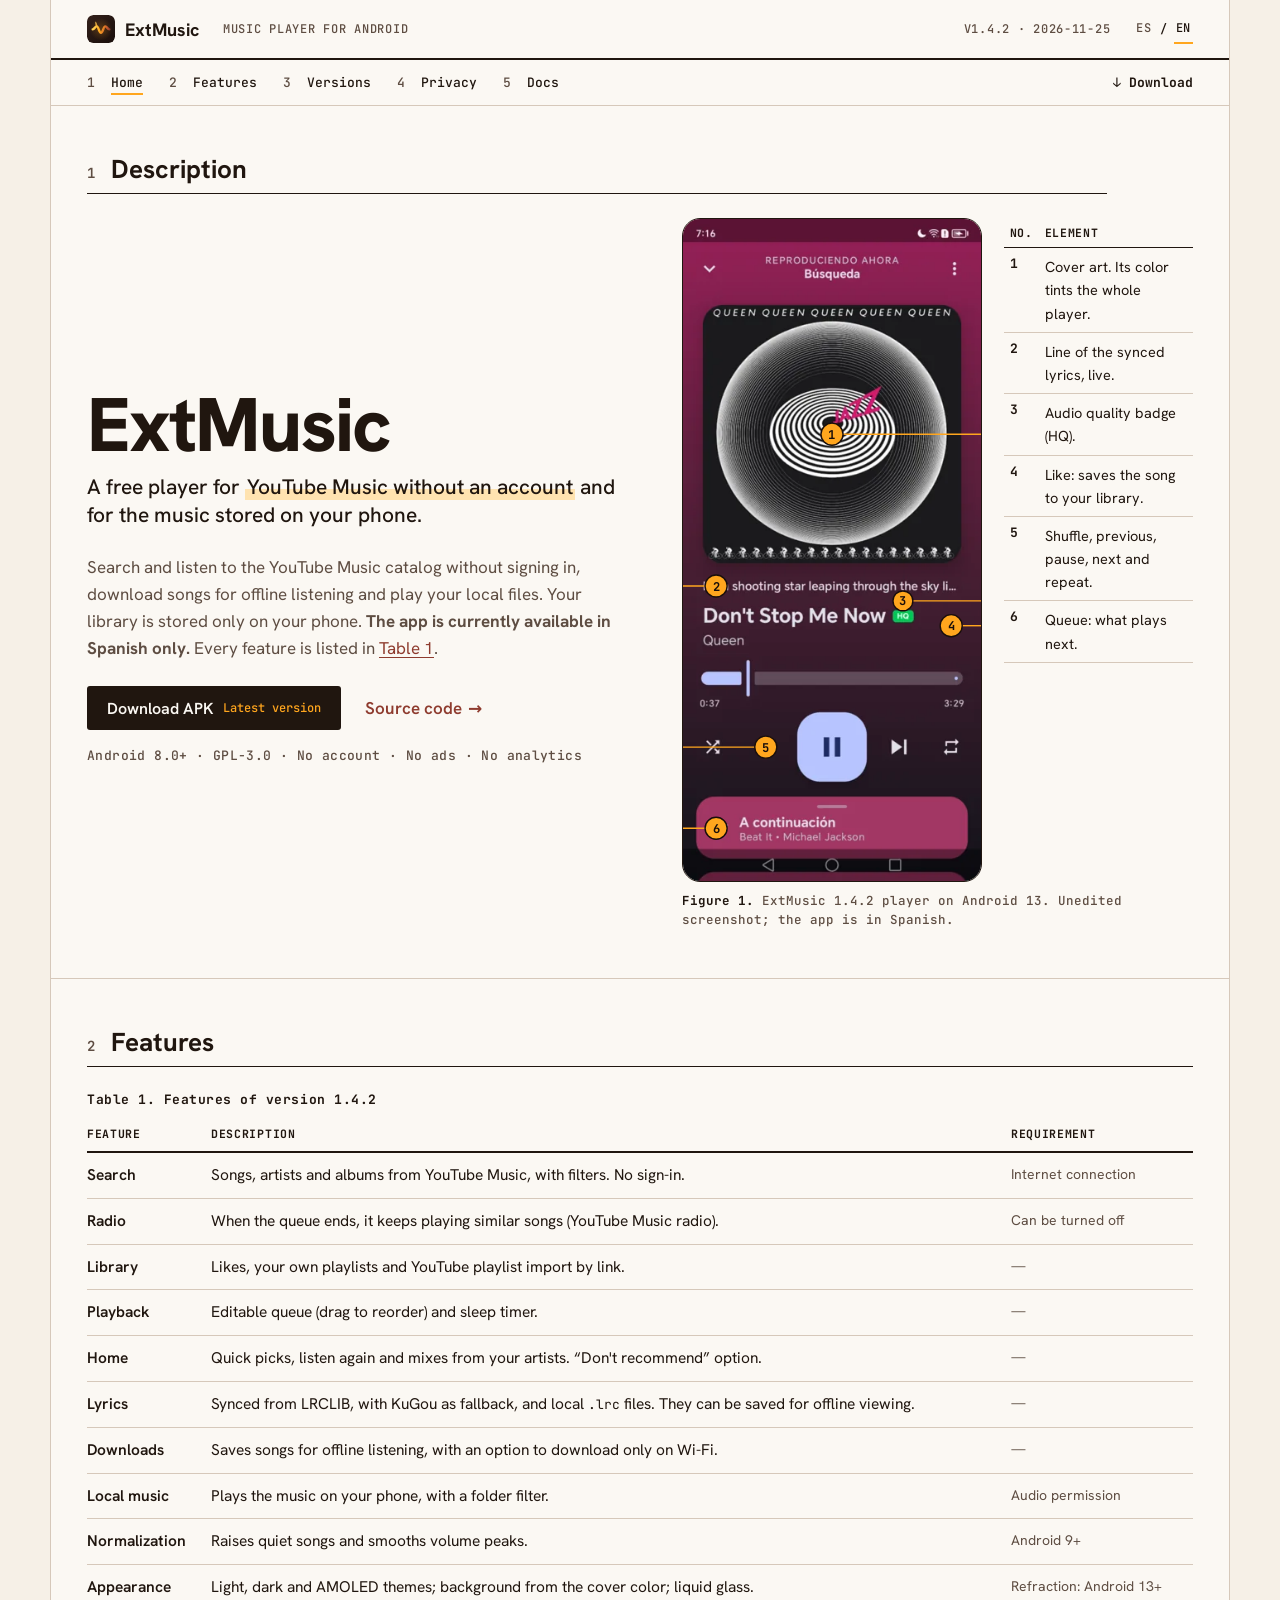
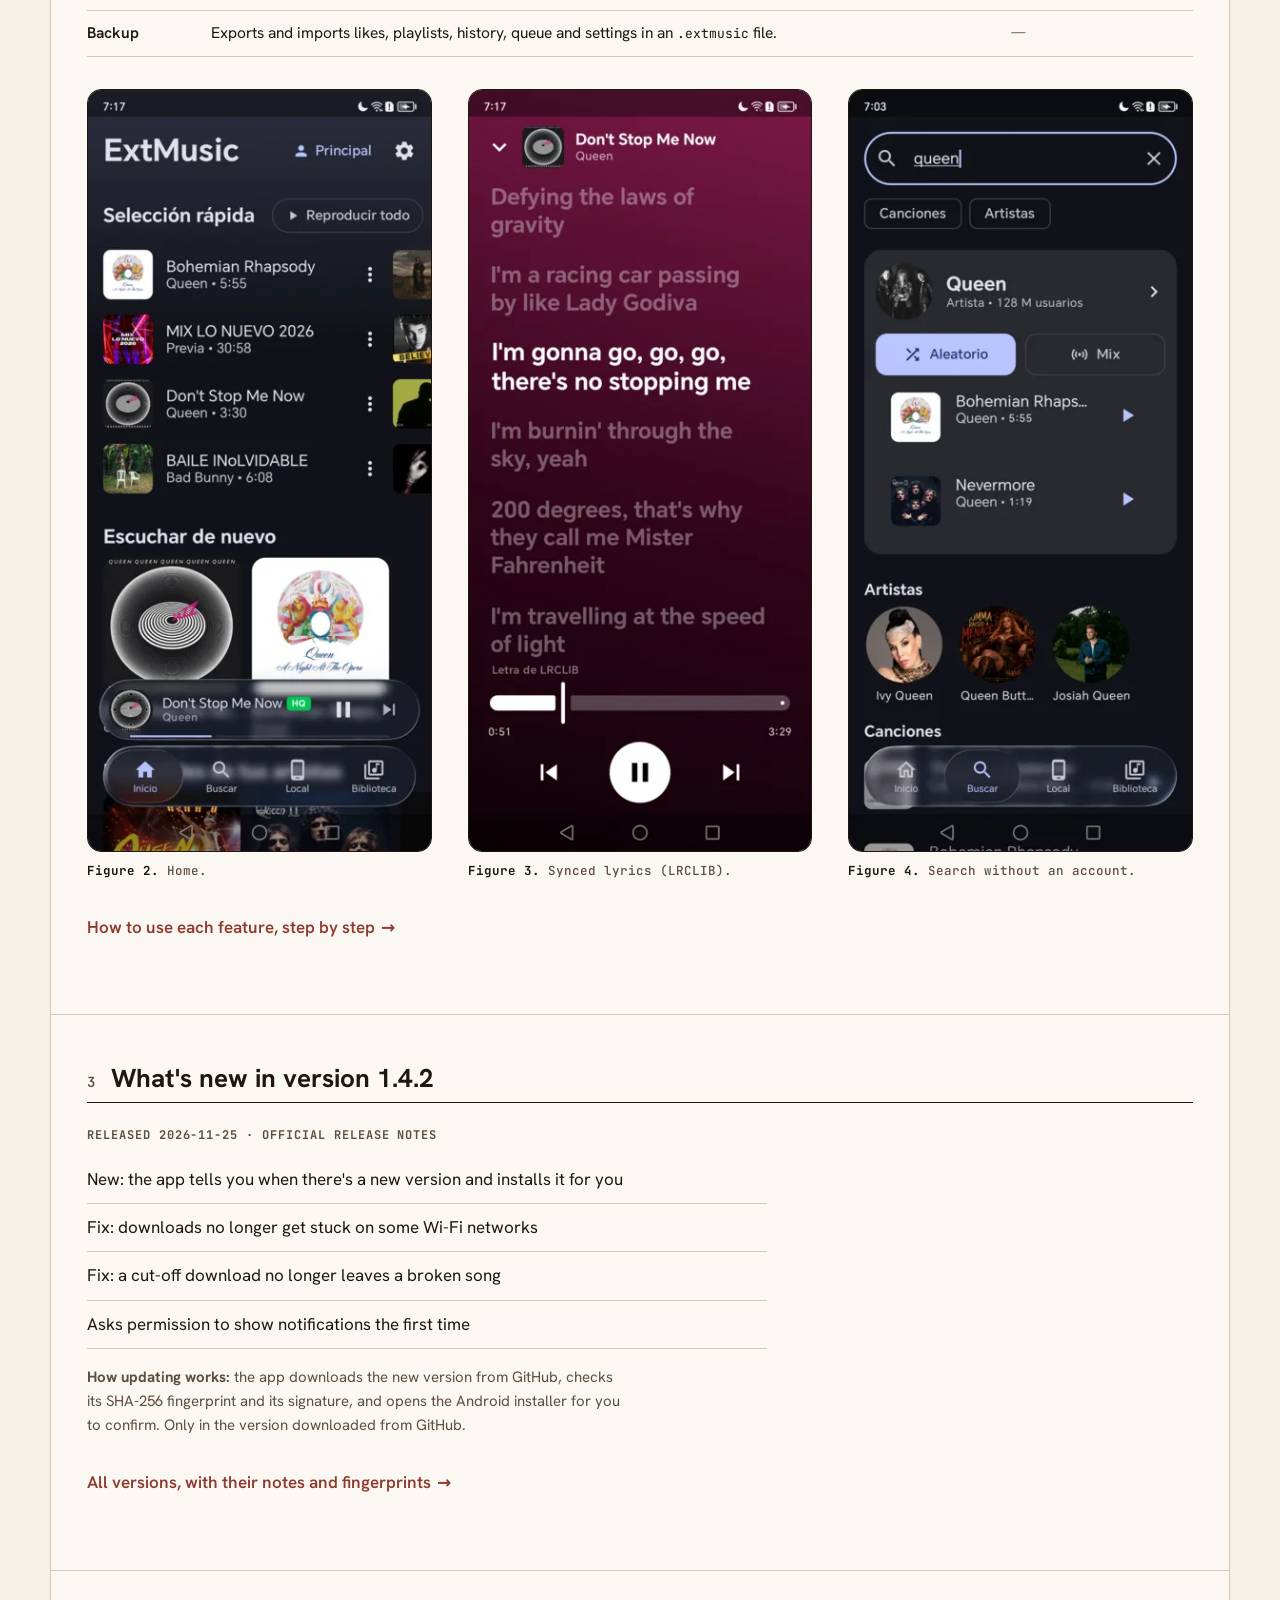
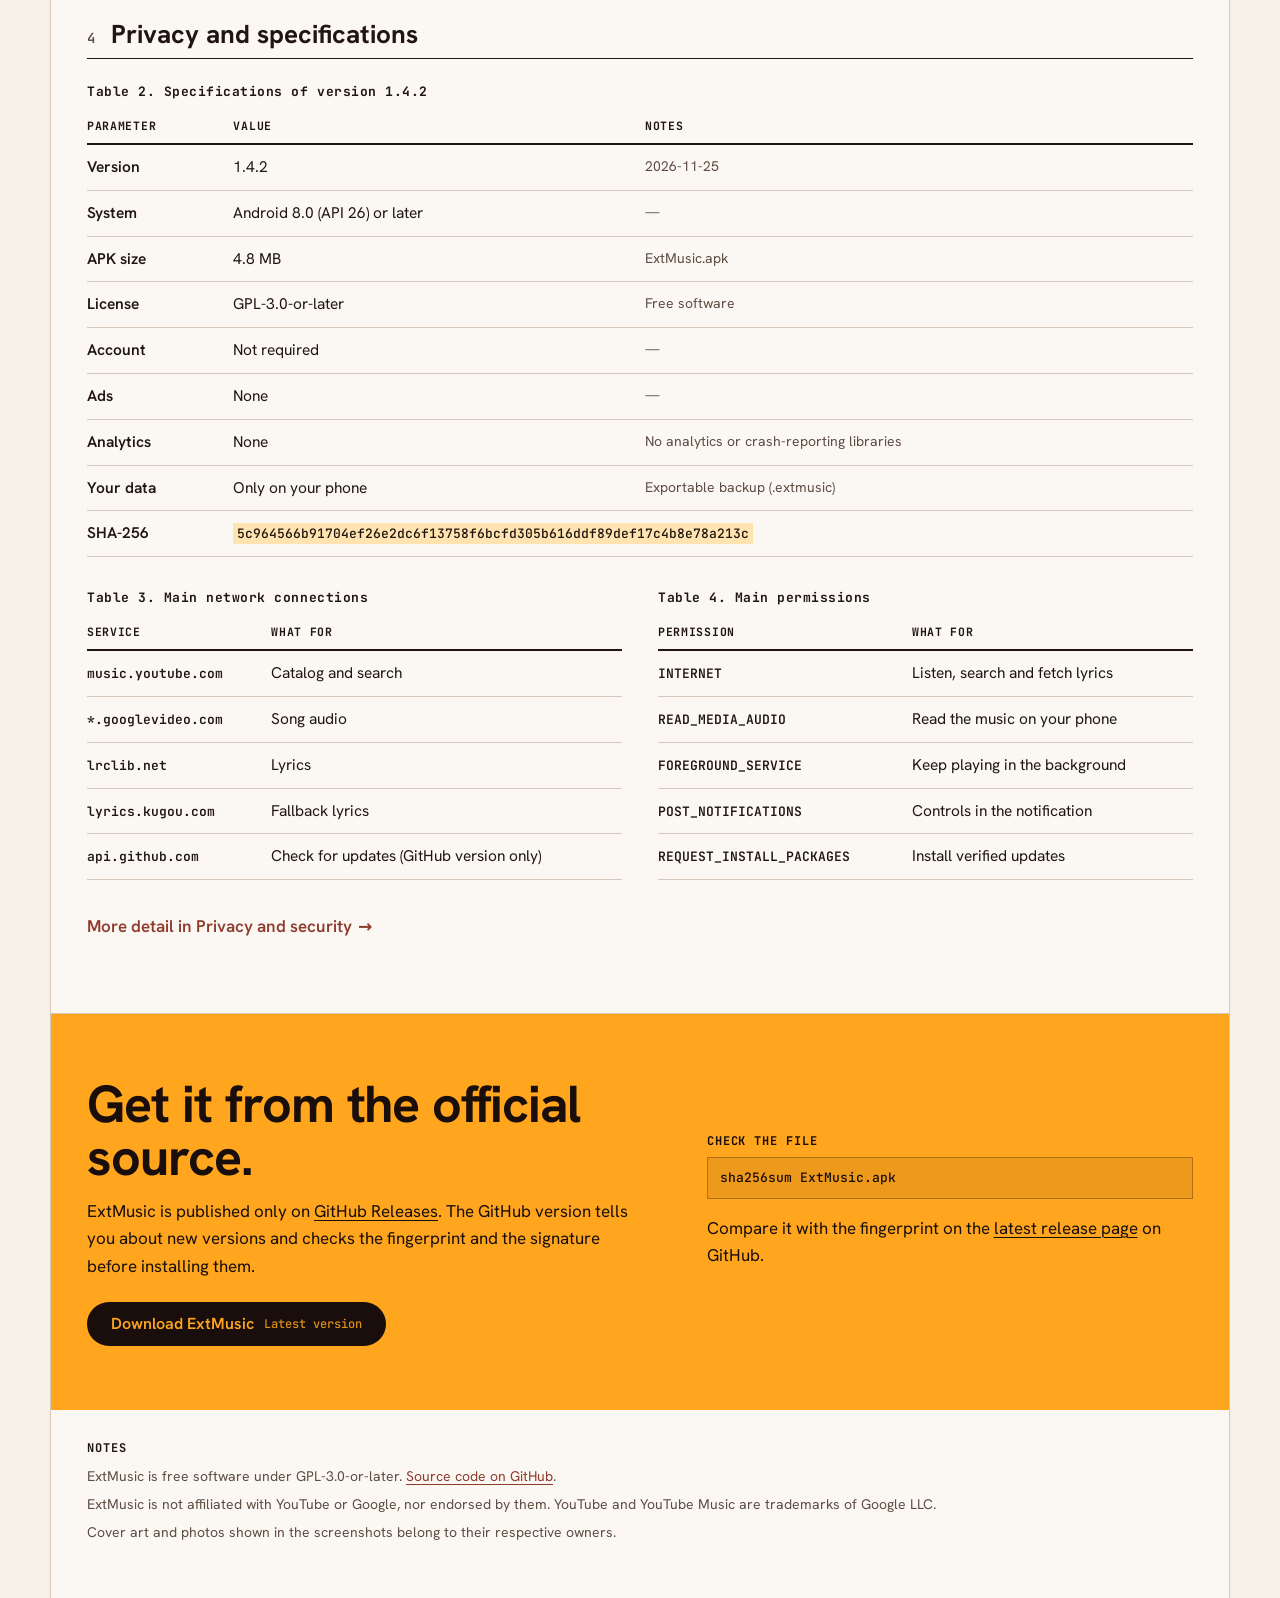
==== commit 0dbf4ab5: "Descarga siempre de la última versión (ExtMusic.apk) Los botones apuntan a releases/latest/download/" ====
--- a/en/index.html
+++ b/en/index.html
@@ -1,4 +1,4 @@
-<!doctype html>
+<!DOCTYPE html>
 <html lang="en">
 <head>
 <meta charset="utf-8">
@@ -39,7 +39,7 @@
   "operatingSystem": "Android 8.0 or later",
   "softwareVersion": "1.4.2",
   "fileSize": "4.8MB",
-  "downloadUrl": "https://github.com/Comunicaa2/ExtMusic/releases/download/v1.4.2/ExtMusic-1.4.2.apk",
+  "downloadUrl": "https://github.com/Comunicaa2/ExtMusic/releases/latest/download/ExtMusic.apk",
   "license": "https://www.gnu.org/licenses/gpl-3.0.html",
   "isAccessibleForFree": true,
   "offers": { "@type": "Offer", "price": "0", "priceCurrency": "EUR" },
@@ -69,7 +69,7 @@
       <li><a href="versions.html">Versions</a></li>
       <li><a href="privacy.html">Privacy</a></li>
       <li><a href="docs.html">Docs</a></li>
-      <li class="indice__descarga"><a href="#download">↓ Download v1.4.2</a></li>
+      <li class="indice__descarga"><a href="#download">↓ Download</a></li>
     </ol>
   </nav>
   <details class="marco menu">
@@ -81,7 +81,7 @@
         <li><a href="versions.html">Versions</a></li>
         <li><a href="privacy.html">Privacy</a></li>
         <li><a href="docs.html">Docs</a></li>
-        <li><a href="#download">Download v1.4.2</a></li>
+        <li><a href="#download">Download</a></li>
       </ol>
     </nav>
   </details>
@@ -95,7 +95,7 @@
       <p class="subtitulo portada__sub">A free player for <span class="marcador">YouTube Music without an account</span> and for the music stored on your phone.</p>
       <div class="portada__acc">
         <p class="acciones">
-          <a class="boton" href="https://github.com/Comunicaa2/ExtMusic/releases/download/v1.4.2/ExtMusic-1.4.2.apk">Download APK <span class="boton__detalle">v1.4.2 · 4.8 MB</span></a>
+          <a class="boton" href="https://github.com/Comunicaa2/ExtMusic/releases/latest/download/ExtMusic.apk">Download APK <span class="boton__detalle">Latest version</span></a>
           <a class="enlace-flecha" href="https://github.com/Comunicaa2/ExtMusic">Source code</a>
         </p>
         <p class="hechos">Android 8.0+ · GPL-3.0 · No account · No ads · No analytics</p>
@@ -152,7 +152,7 @@
         </tbody>
       </table>
     </div>
-    <div class="figuras" style="margin-top:var(--e-6)">
+    <div class="figuras mt-6">
       <figure class="figura">
         <div class="lamina lamina--peq"><img src="../assets/img/capturas/inicio-540.webp" srcset="../assets/img/capturas/inicio-360.webp 360w, ../assets/img/capturas/inicio-540.webp 540w, ../assets/img/capturas/inicio-720.webp 720w" sizes="(max-width: 560px) 45vw, (max-width: 900px) 30vw, 345px" width="1080" height="2400" loading="lazy" alt="ExtMusic Home screen (in Spanish) with quick picks, listen again and the mini player."></div>
         <figcaption class="pie-figura"><b>Figure 2.</b> Home.</figcaption>
@@ -166,19 +166,19 @@
         <figcaption class="pie-figura"><b>Figure 4.</b> Search without an account.</figcaption>
       </figure>
     </div>
-    <p style="margin-top:var(--e-5)"><a class="enlace-flecha" href="docs.html">How to use each feature, step by step</a></p>
+    <p class="mt-5"><a class="enlace-flecha" href="docs.html">How to use each feature, step by step</a></p>
   </section>
 
   <section class="marco seccion" id="whats-new" aria-labelledby="t-whats-new">
     <h2 class="titulo-sec" id="t-whats-new"><span class="titulo-sec__num">3</span>What's new in version 1.4.2</h2>
-    <p class="etiqueta" style="color:var(--c-suave);margin:0 0 var(--e-3)">Released 2026-11-25 · official release notes</p>
+    <p class="etiqueta etiqueta--suave">Released 2026-11-25 · official release notes</p>
     <ul class="novedades">
       <li>New: the app tells you when there's a new version and installs it for you</li>
       <li>Fix: downloads no longer get stuck on some Wi-Fi networks</li>
       <li>Fix: a cut-off download no longer leaves a broken song</li>
       <li>Asks permission to show notifications the first time</li>
     </ul>
-    <p class="desc" style="font-size:var(--t-nota)"><strong>How updating works:</strong> the app downloads the new version from GitHub, checks its SHA-256 fingerprint and its signature, and opens the Android installer for you to confirm. Only in the version downloaded from GitHub.</p>
+    <p class="desc texto-nota"><strong>How updating works:</strong> the app downloads the new version from GitHub, checks its SHA-256 fingerprint and its signature, and opens the Android installer for you to confirm. Only in the version downloaded from GitHub.</p>
     <p><a class="enlace-flecha" href="versions.html">All versions, with their notes and fingerprints</a></p>
   </section>
 
@@ -186,12 +186,12 @@
     <h2 class="titulo-sec" id="t-privacy"><span class="titulo-sec__num">4</span>Privacy and specifications</h2>
     <div class="tabla">
       <table class="datos datos--apilable">
-        <caption>Table 2. General specifications</caption>
+        <caption>Table 2. Specifications of version 1.4.2</caption>
         <thead><tr><th scope="col">Parameter</th><th scope="col">Value</th><th scope="col">Notes</th></tr></thead>
         <tbody>
           <tr><th scope="row">Version</th><td>1.4.2</td><td class="nota">2026-11-25</td></tr>
           <tr><th scope="row">System</th><td>Android 8.0 (API 26) or later</td><td class="nota nota--vacia">—</td></tr>
-          <tr><th scope="row">APK size</th><td>4.8 MB</td><td class="nota">ExtMusic-1.4.2.apk</td></tr>
+          <tr><th scope="row">APK size</th><td>4.8 MB</td><td class="nota">ExtMusic.apk</td></tr>
           <tr><th scope="row">License</th><td>GPL-3.0-or-later</td><td class="nota">Free software</td></tr>
           <tr><th scope="row">Account</th><td>Not required</td><td class="nota nota--vacia">—</td></tr>
           <tr><th scope="row">Ads</th><td>None</td><td class="nota nota--vacia">—</td></tr>
@@ -201,7 +201,7 @@
         </tbody>
       </table>
     </div>
-    <div class="dos-col" style="margin-top:var(--e-6)">
+    <div class="dos-col mt-6">
       <div class="tabla">
         <table class="datos">
           <caption>Table 3. Main network connections</caption>
@@ -229,7 +229,7 @@
         </table>
       </div>
     </div>
-    <p style="margin-top:var(--e-5)"><a class="enlace-flecha" href="privacy.html">More detail in Privacy and security</a></p>
+    <p class="mt-5"><a class="enlace-flecha" href="privacy.html">More detail in Privacy and security</a></p>
   </section>
 
   <section class="bloque-descarga" id="download" aria-labelledby="t-download">
@@ -237,12 +237,12 @@
       <div>
         <h2 id="t-download">Get it from the official source.</h2>
         <p>ExtMusic is published only on <a href="https://github.com/Comunicaa2/ExtMusic/releases">GitHub Releases</a>. The GitHub version tells you about new versions and checks the fingerprint and the signature before installing them.</p>
-        <a class="boton" href="https://github.com/Comunicaa2/ExtMusic/releases/download/v1.4.2/ExtMusic-1.4.2.apk">Download ExtMusic 1.4.2 <span class="boton__detalle">4.8 MB</span></a>
+        <a class="boton" href="https://github.com/Comunicaa2/ExtMusic/releases/latest/download/ExtMusic.apk">Download ExtMusic <span class="boton__detalle">Latest version</span></a>
       </div>
       <div>
-        <p class="etiqueta" style="margin:0">Check the file</p>
-        <pre class="codigo">sha256sum ExtMusic-1.4.2.apk
-5c964566b91704ef26e2dc6f13758f6bcfd305b616ddf89def17c4b8e78a213c</pre>
+        <p class="etiqueta m-0">Check the file</p>
+        <pre class="codigo">sha256sum ExtMusic.apk</pre>
+        <p class="mt-4">Compare it with the fingerprint on the <a href="https://github.com/Comunicaa2/ExtMusic/releases/latest">latest release page</a> on GitHub.</p>
       </div>
     </div>
   </section>
--- a/assets/css/extmusic.css
+++ b/assets/css/extmusic.css
@@ -267,6 +267,13 @@
 @media (max-width:900px){.doc-col{grid-template-columns:1fr}.doc-col .figura{max-width:260px}}
 @media (max-width:560px){.toc ol{columns:1}}
 
+/* Utilidades pequeñas (sustituyen a estilos en línea) */
+.m-0{margin:0!important}.mt-4{margin-top:var(--e-4)!important}.mt-5{margin-top:var(--e-5)!important}.mt-6{margin-top:var(--e-6)!important}.mb-5{margin-bottom:var(--e-5)!important}
+.texto-nota{font-size:var(--t-nota)}
+.nota-pie{font-size:var(--t-pequeno);color:var(--c-suave)}
+.etiqueta--suave{color:var(--c-suave);margin:0 0 var(--e-3)}
+.titular--sec{font-size:clamp(2rem,1.4rem + 2.4vw,3.25rem)}
+
 /* ---------- Movimiento reducido ---------- */
 @media (prefers-reduced-motion:reduce){
   *,*::before,*::after{transition-duration:0s!important;animation-duration:0s!important;scroll-behavior:auto!important}
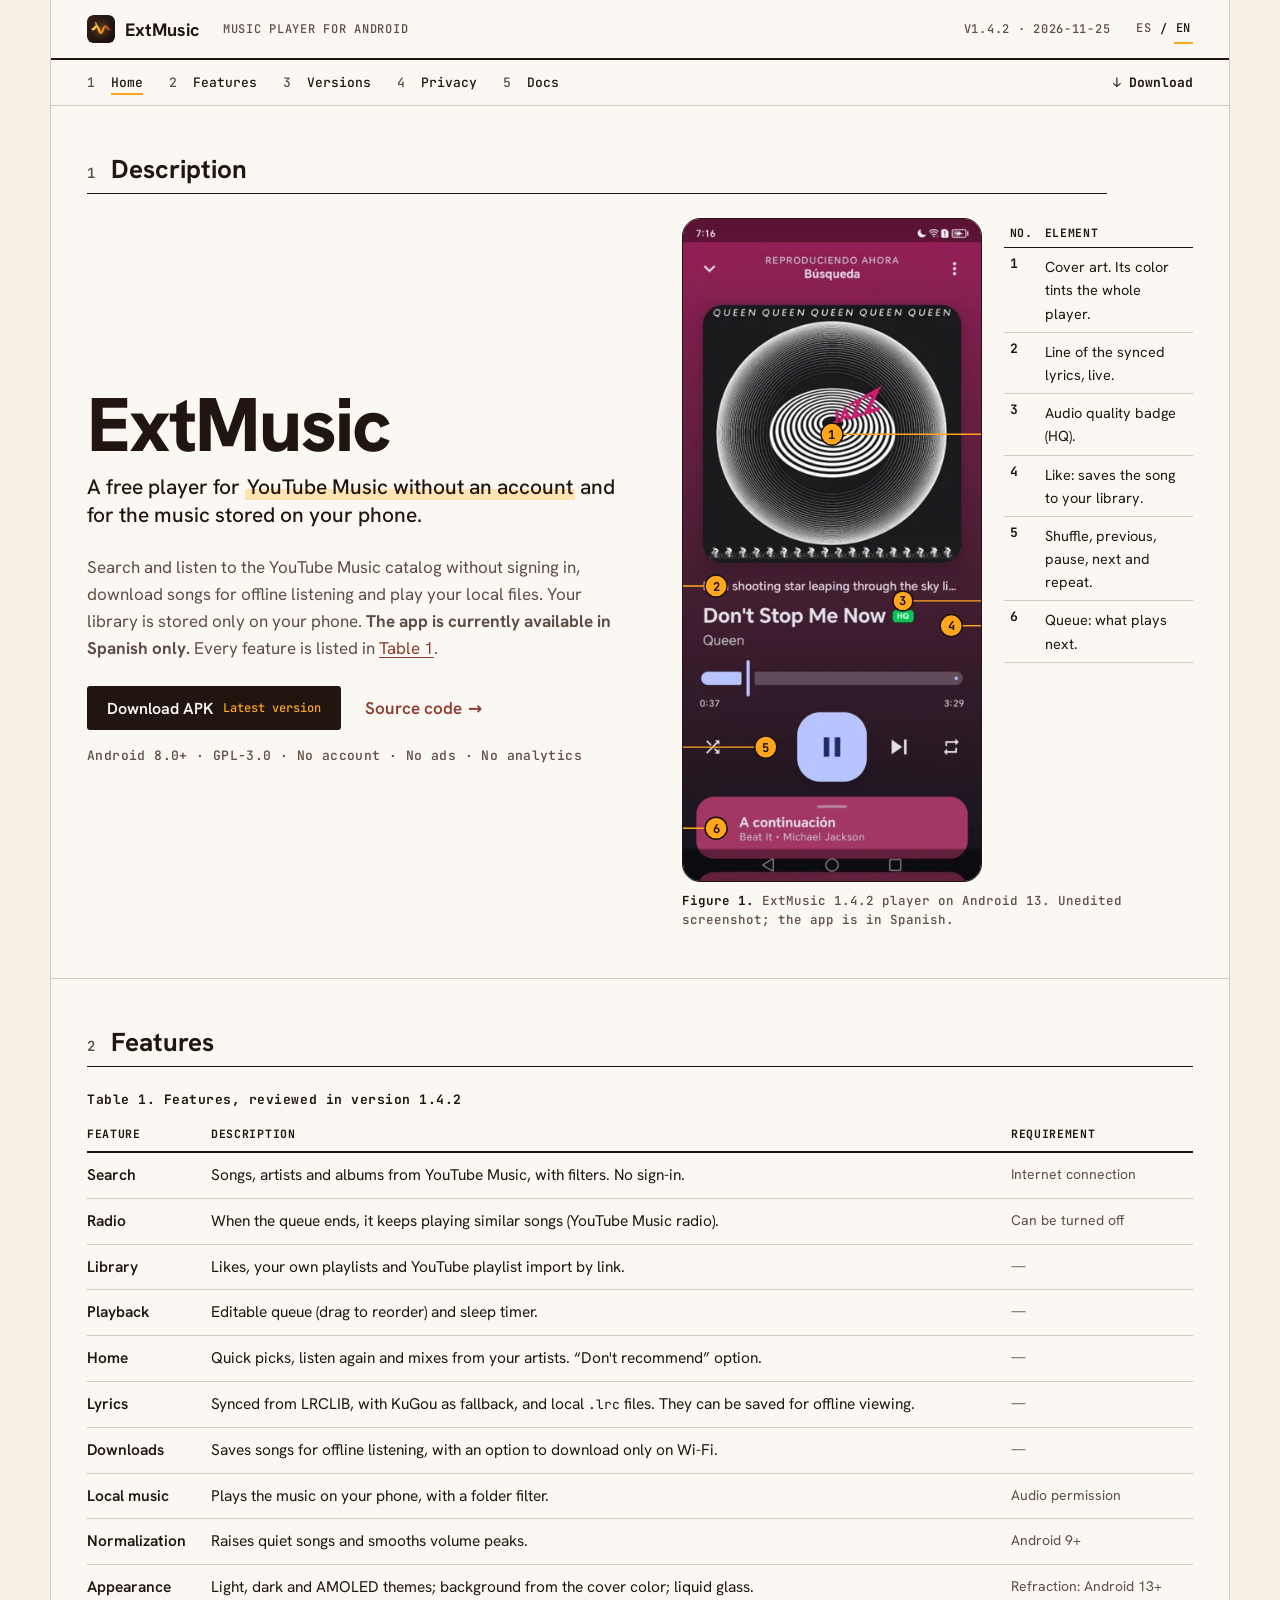
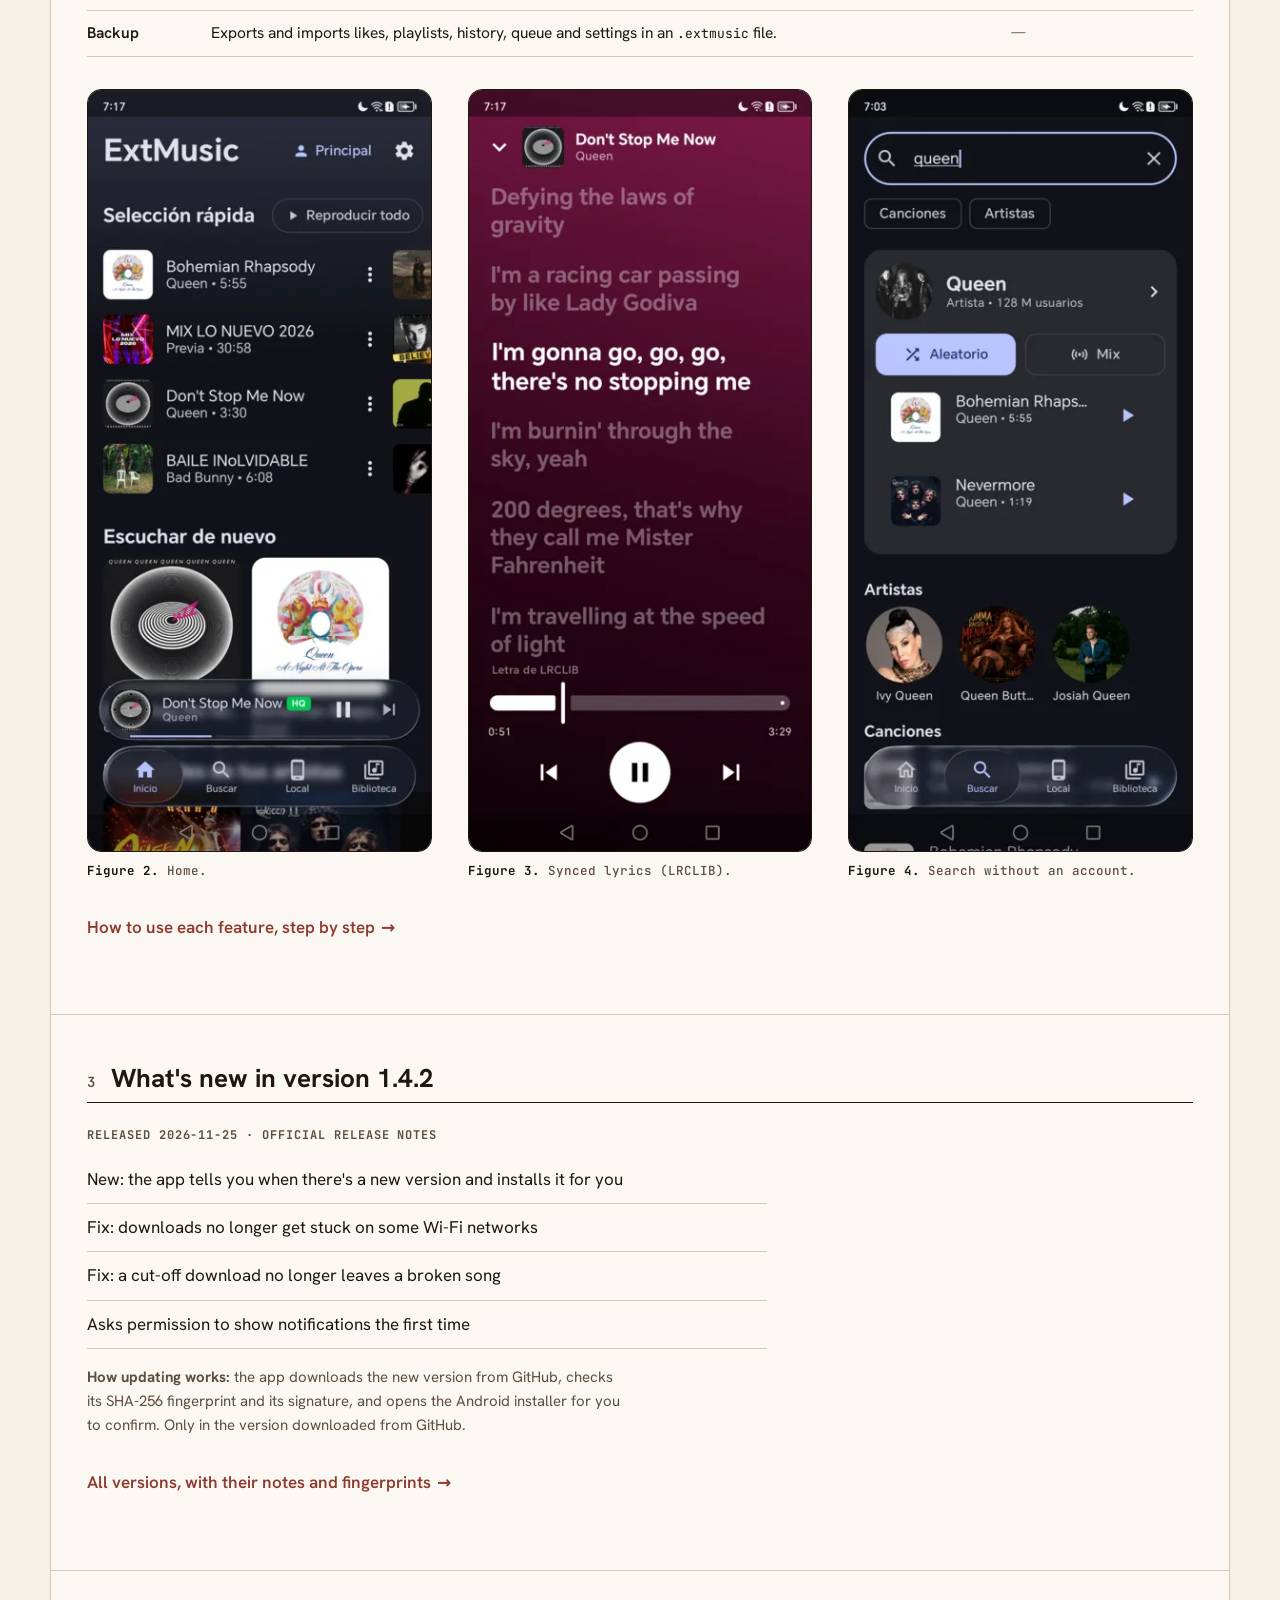
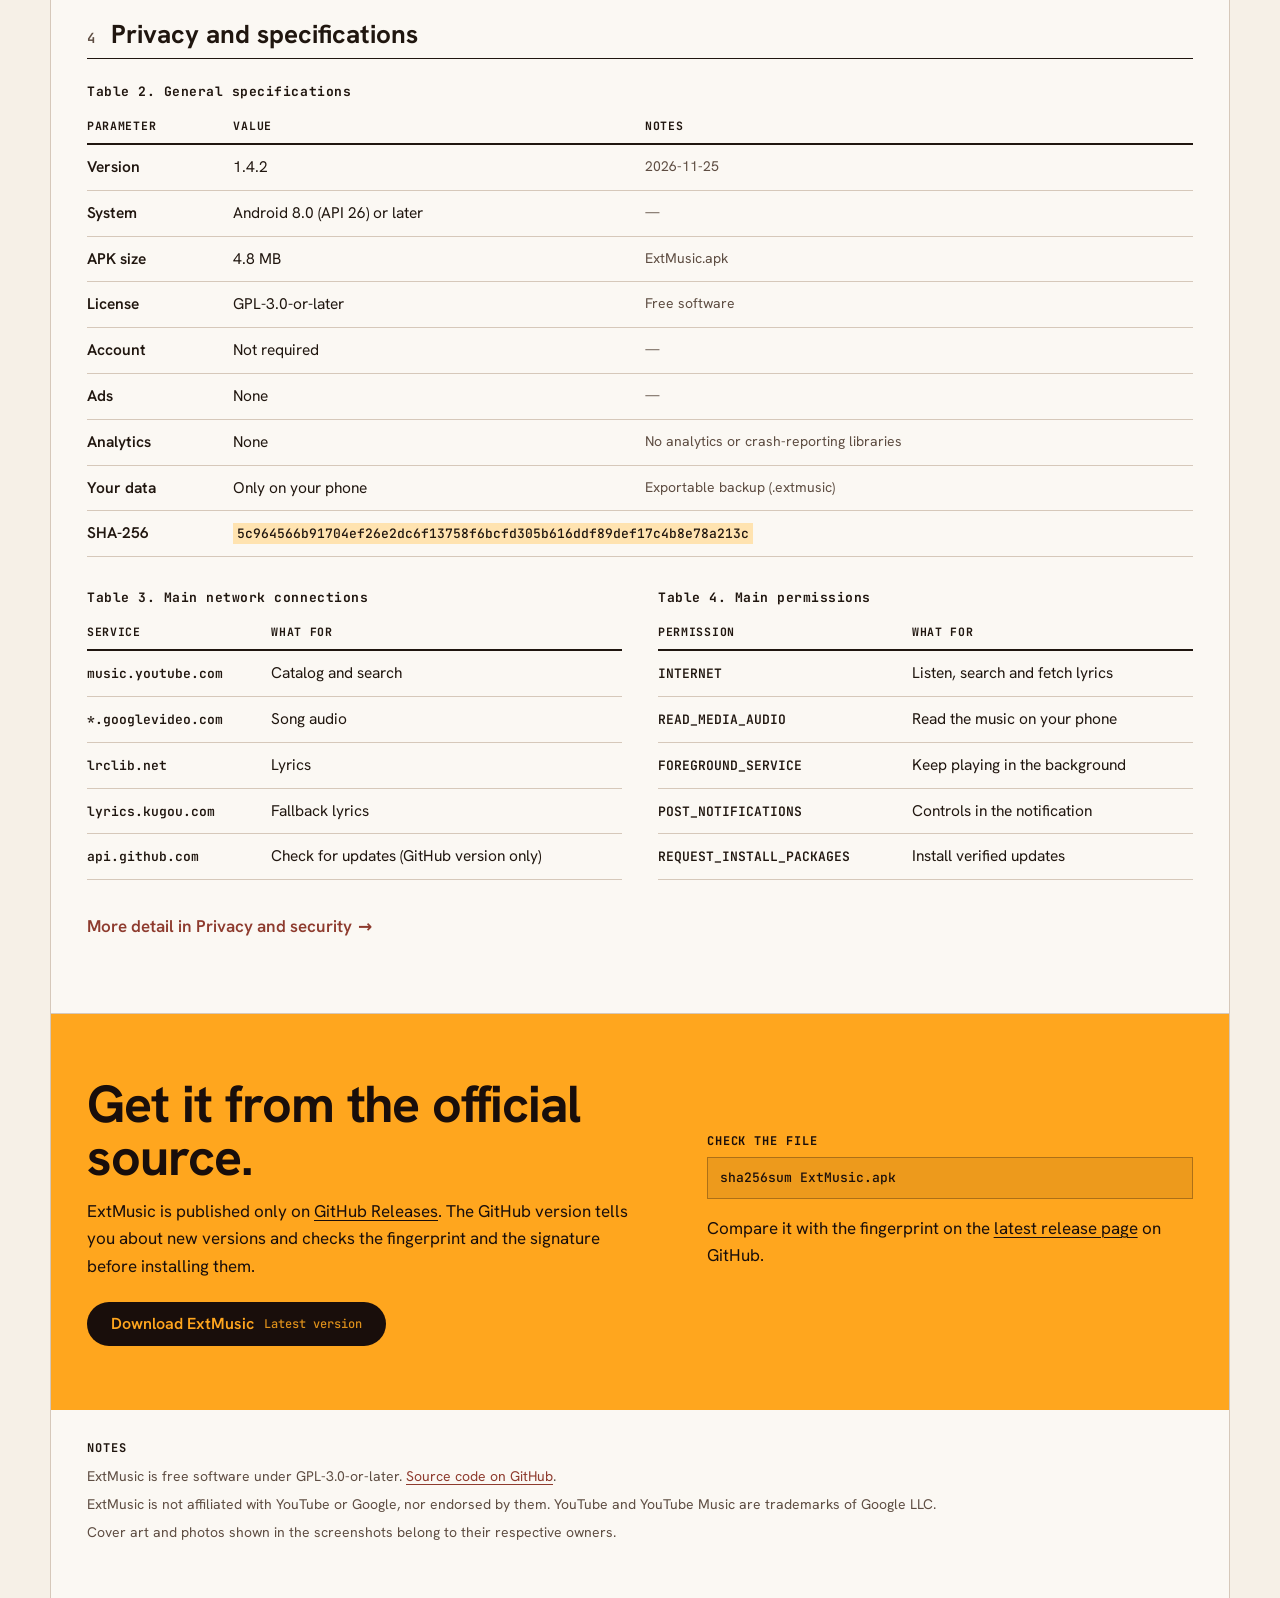
==== commit 689facd6: "Actualización automática de la web con cada release herramientas/actualizar_version.py regenera las " ====
--- a/en/index.html
+++ b/en/index.html
@@ -55,7 +55,7 @@
   <div class="marco doc">
     <a class="marca" href="index.html" aria-label="ExtMusic, home"><img src="../assets/img/icono.svg" alt="" width="28" height="28">ExtMusic</a>
     <span class="doc__tipo">Music player for Android</span>
-    <span class="doc__rev">v1.4.2 · 2026-11-25</span>
+    <span class="doc__rev"><!-- auto:rev -->v1.4.2 · 2026-11-25<!-- /auto:rev --></span>
     <div class="idioma" role="group" aria-label="Language">
       <a href="../index.html" lang="es" hreflang="es">ES<span class="visualmente-oculto"> (Español)</span></a>
       <span aria-hidden="true">/</span>
@@ -135,7 +135,7 @@
     <h2 class="titulo-sec" id="t-features"><span class="titulo-sec__num">2</span>Features</h2>
     <div class="tabla">
       <table class="datos datos--apilable">
-        <caption>Table 1. Features of version 1.4.2</caption>
+        <caption>Table 1. Features, reviewed in version 1.4.2</caption>
         <thead><tr><th scope="col">Feature</th><th scope="col">Description</th><th scope="col">Requirement</th></tr></thead>
         <tbody>
           <tr><th scope="row">Search</th><td>Songs, artists and albums from YouTube Music, with filters. No sign-in.</td><td class="nota">Internet connection</td></tr>
@@ -170,6 +170,7 @@
   </section>
 
   <section class="marco seccion" id="whats-new" aria-labelledby="t-whats-new">
+    <!-- auto:novedades -->
     <h2 class="titulo-sec" id="t-whats-new"><span class="titulo-sec__num">3</span>What's new in version 1.4.2</h2>
     <p class="etiqueta etiqueta--suave">Released 2026-11-25 · official release notes</p>
     <ul class="novedades">
@@ -178,6 +179,7 @@
       <li>Fix: a cut-off download no longer leaves a broken song</li>
       <li>Asks permission to show notifications the first time</li>
     </ul>
+    <!-- /auto:novedades -->
     <p class="desc texto-nota"><strong>How updating works:</strong> the app downloads the new version from GitHub, checks its SHA-256 fingerprint and its signature, and opens the Android installer for you to confirm. Only in the version downloaded from GitHub.</p>
     <p><a class="enlace-flecha" href="versions.html">All versions, with their notes and fingerprints</a></p>
   </section>
@@ -186,18 +188,18 @@
     <h2 class="titulo-sec" id="t-privacy"><span class="titulo-sec__num">4</span>Privacy and specifications</h2>
     <div class="tabla">
       <table class="datos datos--apilable">
-        <caption>Table 2. Specifications of version 1.4.2</caption>
+        <caption>Table 2. General specifications</caption>
         <thead><tr><th scope="col">Parameter</th><th scope="col">Value</th><th scope="col">Notes</th></tr></thead>
         <tbody>
-          <tr><th scope="row">Version</th><td>1.4.2</td><td class="nota">2026-11-25</td></tr>
+          <!-- auto:t2-version --><tr><th scope="row">Version</th><td>1.4.2</td><td class="nota">2026-11-25</td></tr><!-- /auto:t2-version -->
           <tr><th scope="row">System</th><td>Android 8.0 (API 26) or later</td><td class="nota nota--vacia">—</td></tr>
-          <tr><th scope="row">APK size</th><td>4.8 MB</td><td class="nota">ExtMusic.apk</td></tr>
+          <!-- auto:t2-tamano --><tr><th scope="row">APK size</th><td>4.8 MB</td><td class="nota">ExtMusic.apk</td></tr><!-- /auto:t2-tamano -->
           <tr><th scope="row">License</th><td>GPL-3.0-or-later</td><td class="nota">Free software</td></tr>
           <tr><th scope="row">Account</th><td>Not required</td><td class="nota nota--vacia">—</td></tr>
           <tr><th scope="row">Ads</th><td>None</td><td class="nota nota--vacia">—</td></tr>
           <tr><th scope="row">Analytics</th><td>None</td><td class="nota">No analytics or crash-reporting libraries</td></tr>
           <tr><th scope="row">Your data</th><td>Only on your phone</td><td class="nota">Exportable backup (.extmusic)</td></tr>
-          <tr><th scope="row">SHA-256</th><td colspan="2"><span class="hash">5c964566b91704ef26e2dc6f13758f6bcfd305b616ddf89def17c4b8e78a213c</span></td></tr>
+          <!-- auto:t2-sha --><tr><th scope="row">SHA-256</th><td colspan="2"><span class="hash">5c964566b91704ef26e2dc6f13758f6bcfd305b616ddf89def17c4b8e78a213c</span></td></tr><!-- /auto:t2-sha -->
         </tbody>
       </table>
     </div>
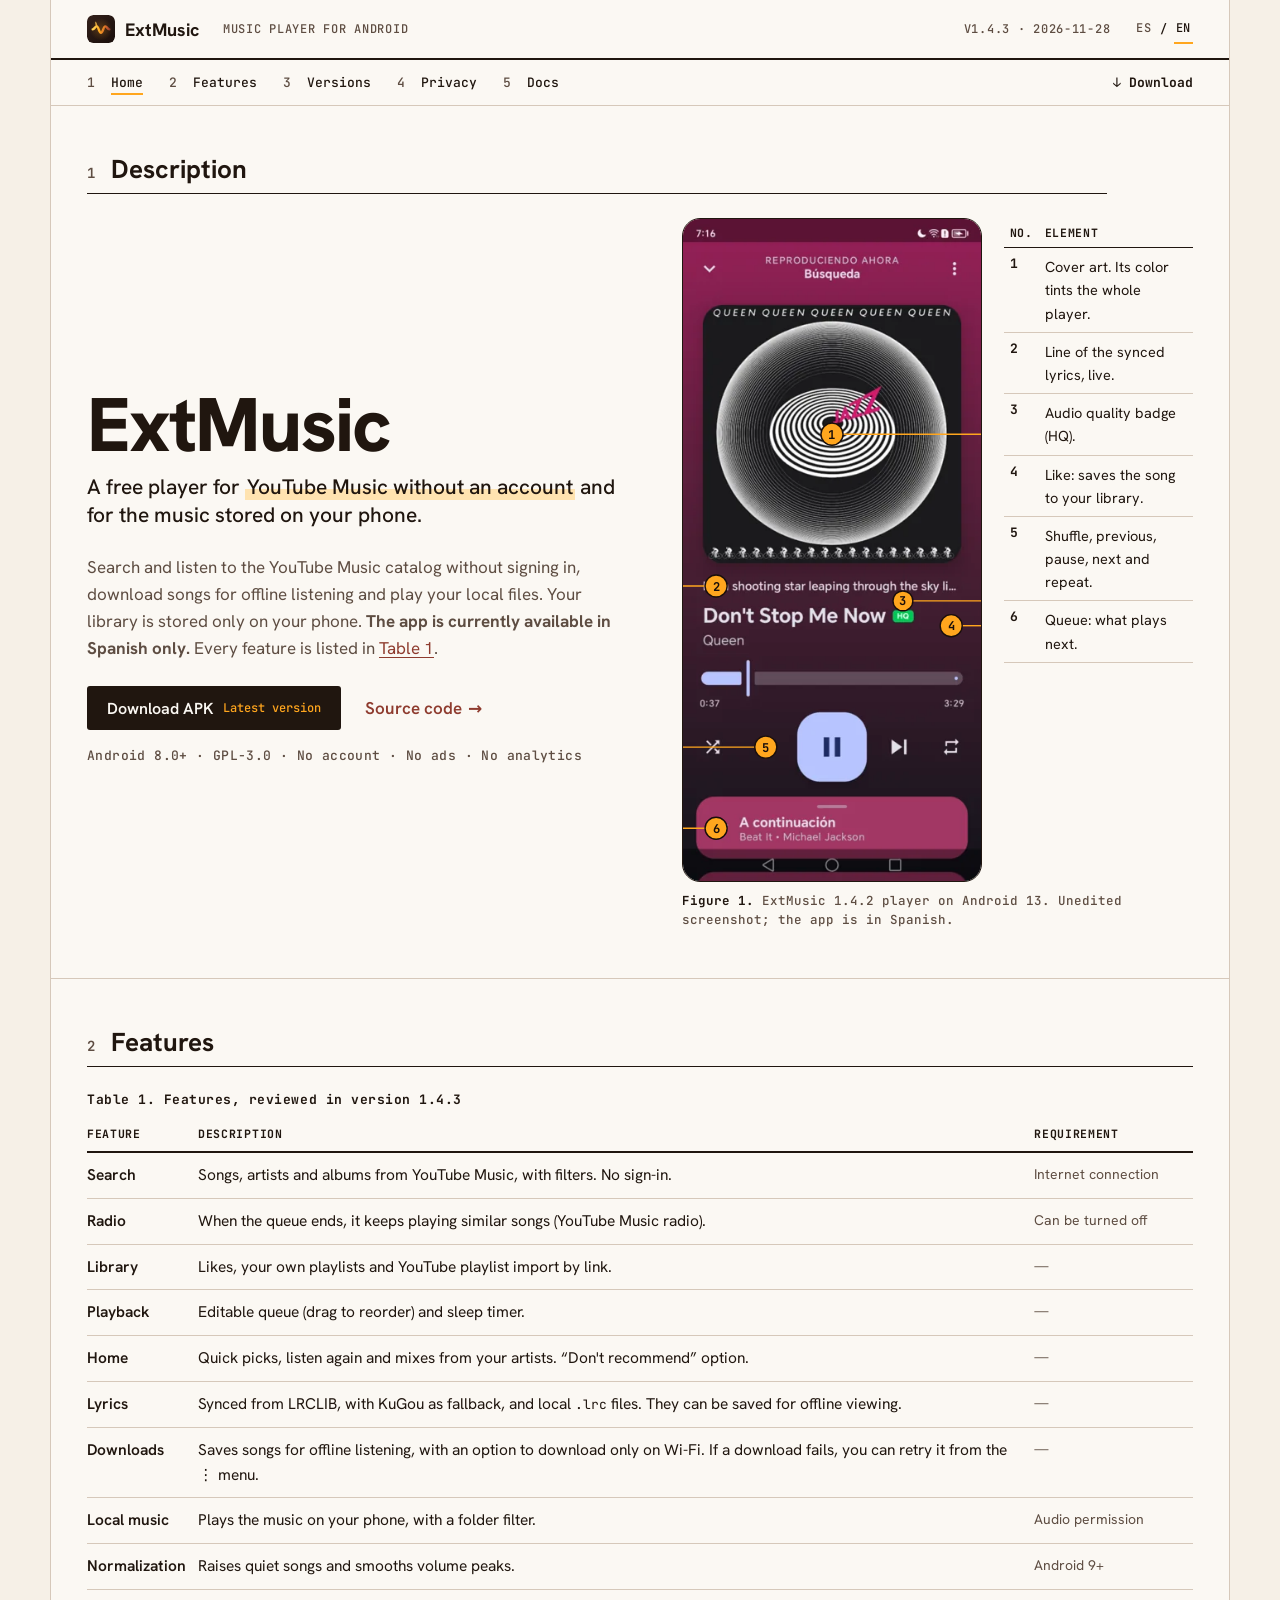
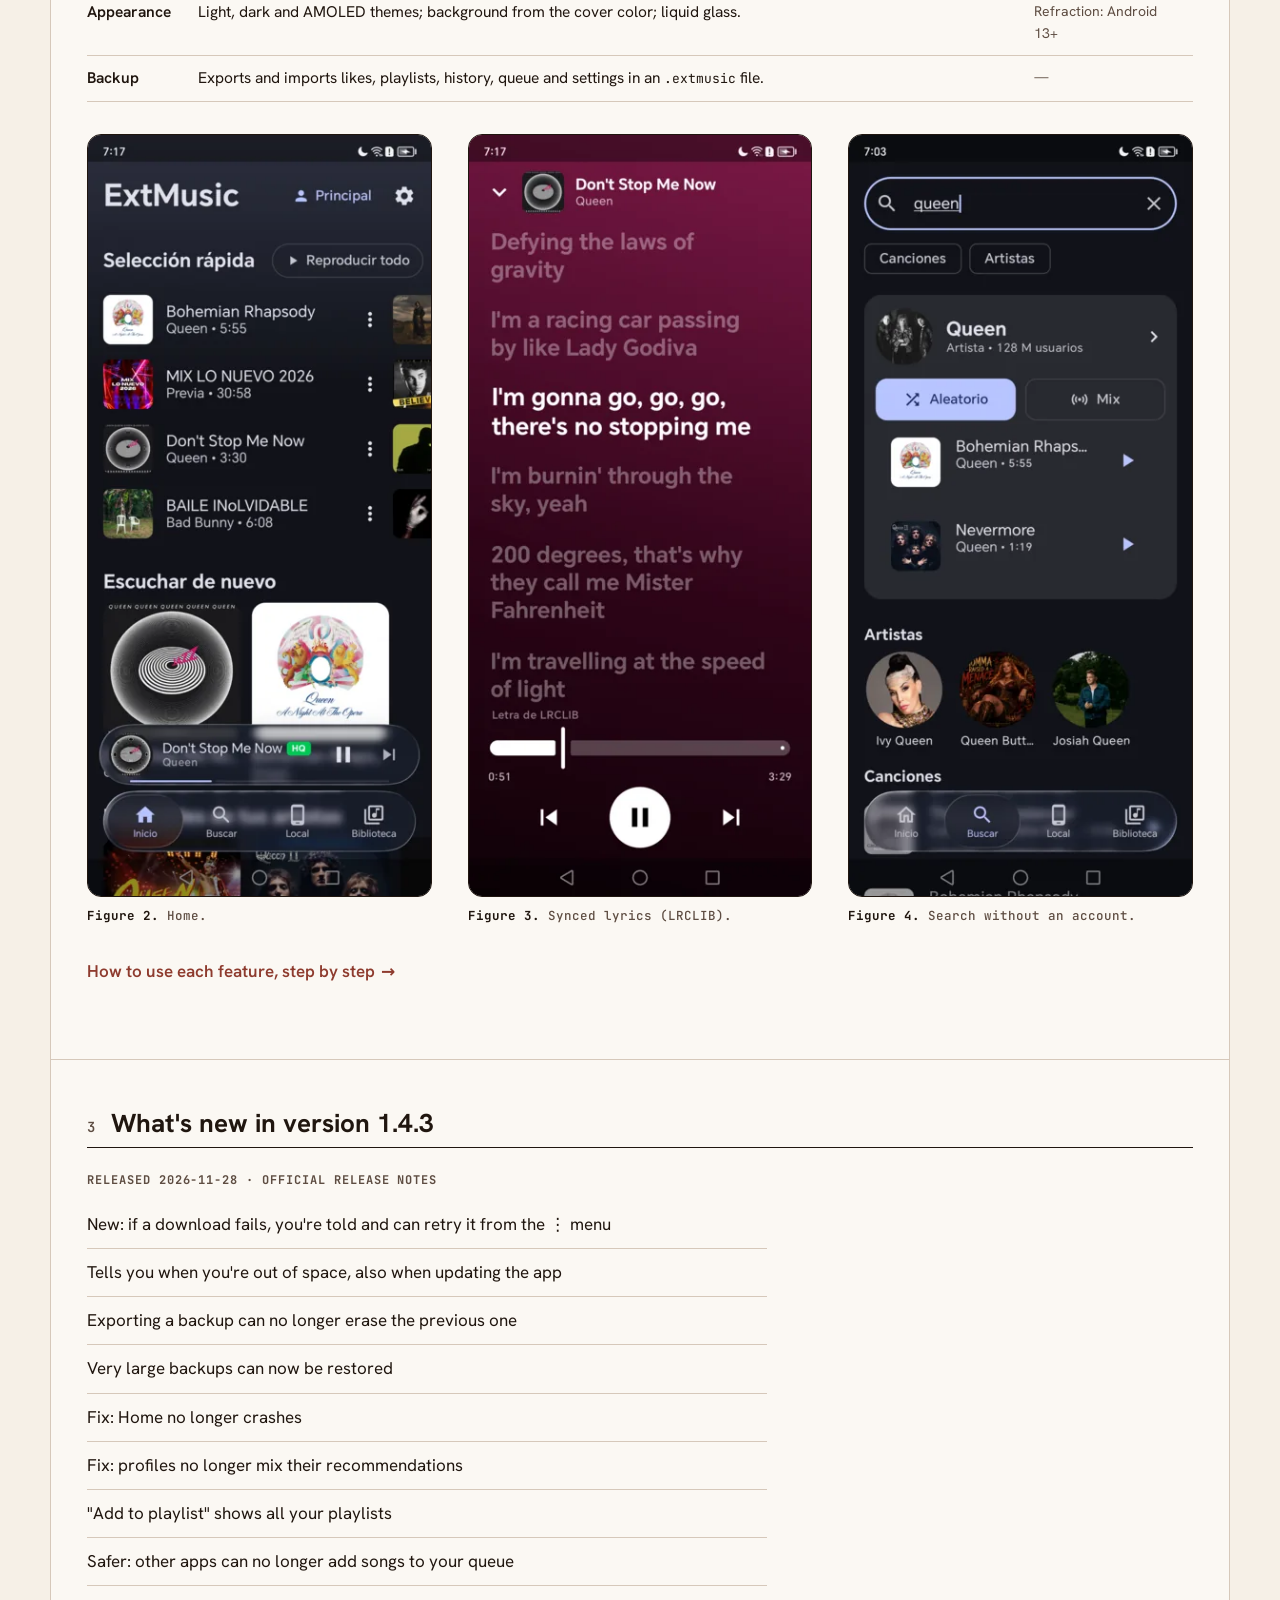
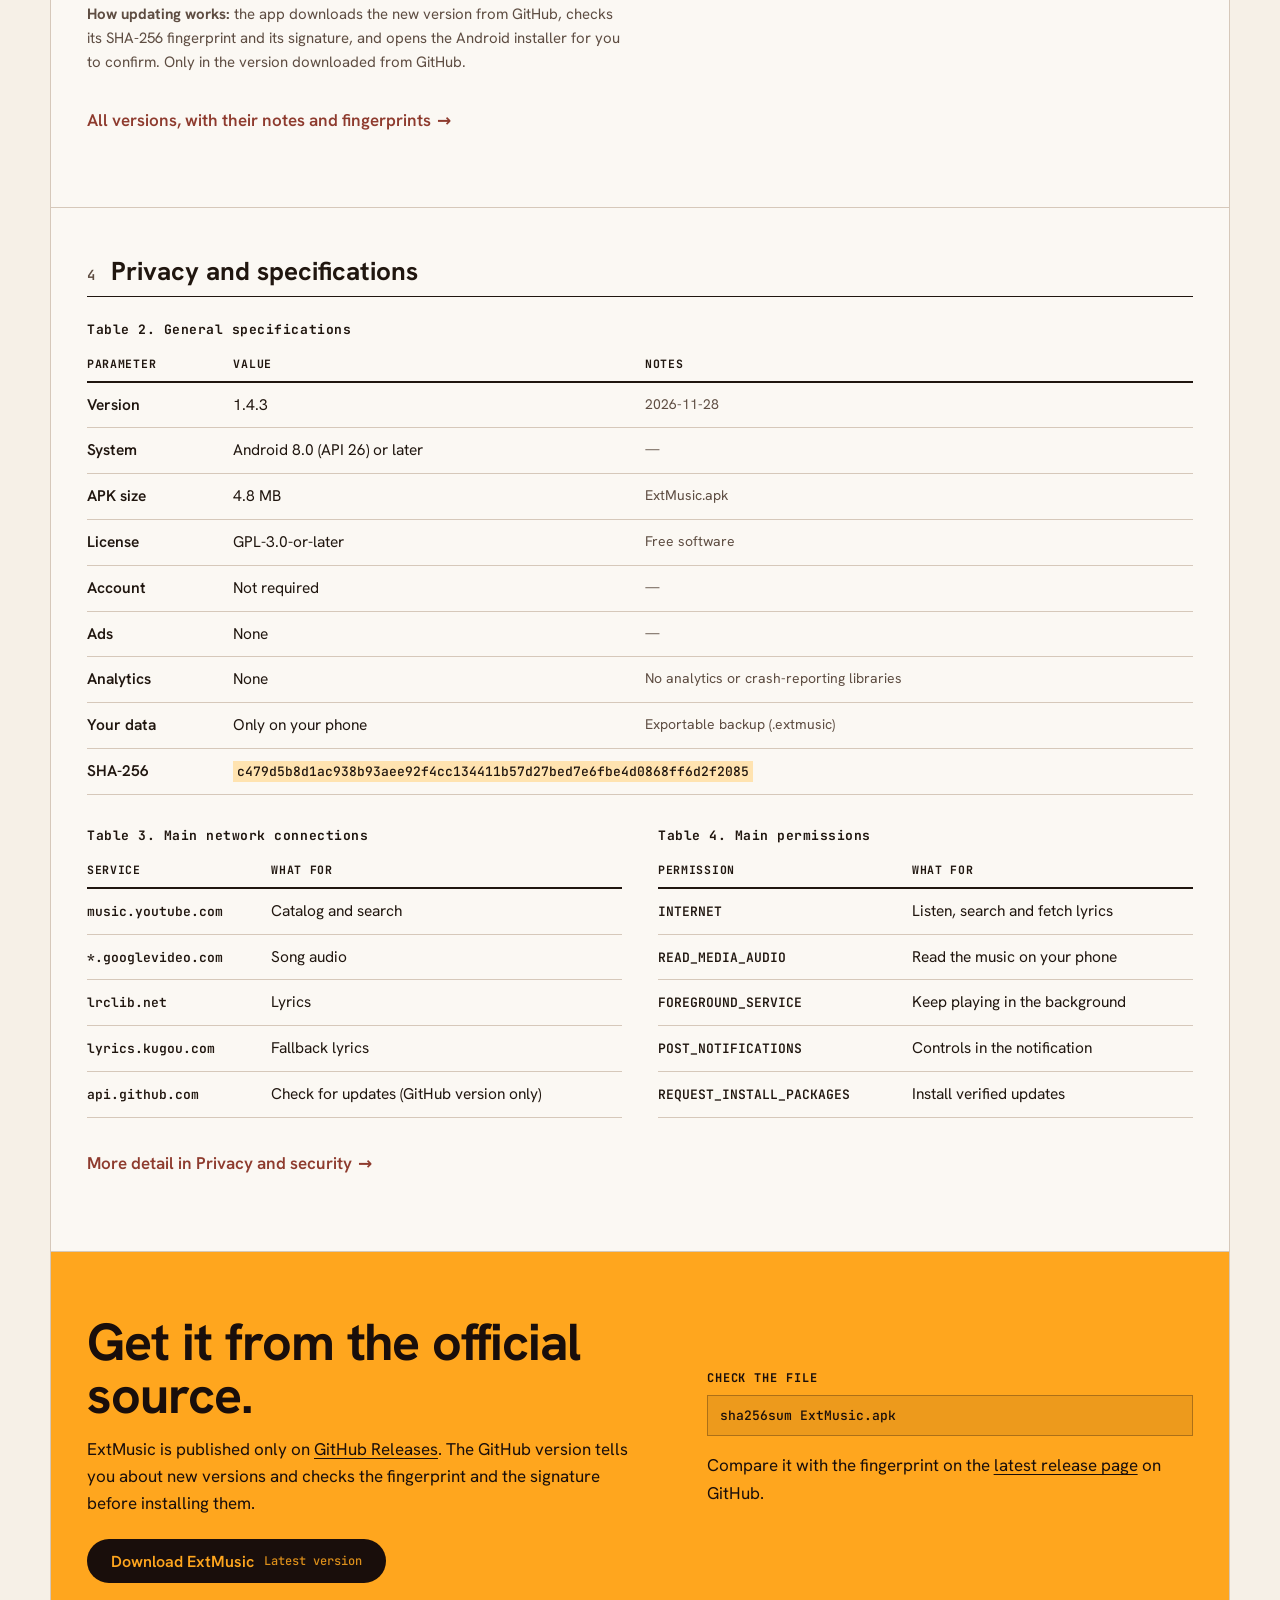
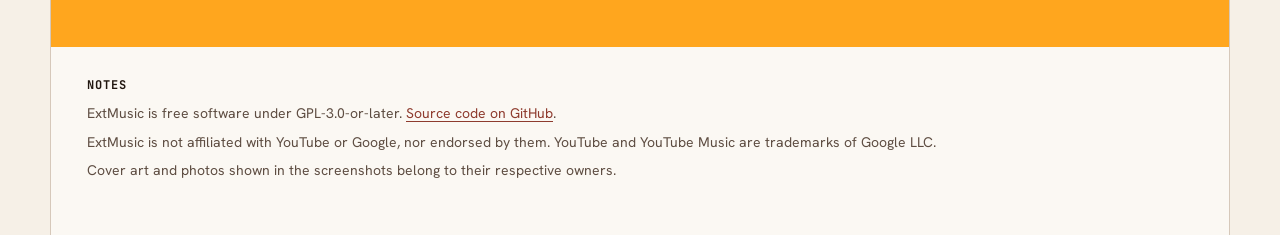
==== commit 5bcb65d0: "Web actualizada a ExtMusic 1.4.3 Datos de versión regenerados con el script; Docs, Privacidad y Func" ====
--- a/en/index.html
+++ b/en/index.html
@@ -37,7 +37,7 @@
   "image": "https://comunicaa2.github.io/ExtMusic-web/assets/img/icono-512.png",
   "applicationCategory": "MultimediaApplication",
   "operatingSystem": "Android 8.0 or later",
-  "softwareVersion": "1.4.2",
+  "softwareVersion": "1.4.3",
   "fileSize": "4.8MB",
   "downloadUrl": "https://github.com/Comunicaa2/ExtMusic/releases/latest/download/ExtMusic.apk",
   "license": "https://www.gnu.org/licenses/gpl-3.0.html",
@@ -55,7 +55,7 @@
   <div class="marco doc">
     <a class="marca" href="index.html" aria-label="ExtMusic, home"><img src="../assets/img/icono.svg" alt="" width="28" height="28">ExtMusic</a>
     <span class="doc__tipo">Music player for Android</span>
-    <span class="doc__rev"><!-- auto:rev -->v1.4.2 · 2026-11-25<!-- /auto:rev --></span>
+    <span class="doc__rev"><!-- auto:rev -->v1.4.3 · 2026-11-28<!-- /auto:rev --></span>
     <div class="idioma" role="group" aria-label="Language">
       <a href="../index.html" lang="es" hreflang="es">ES<span class="visualmente-oculto"> (Español)</span></a>
       <span aria-hidden="true">/</span>
@@ -104,7 +104,7 @@
       <figure class="figura portada__figura">
         <div class="anotada">
           <div class="lamina">
-            <img src="../assets/img/capturas/reproductor-540.webp" srcset="../assets/img/capturas/reproductor-360.webp 360w, ../assets/img/capturas/reproductor-540.webp 540w, ../assets/img/capturas/reproductor-720.webp 720w" sizes="(max-width: 560px) 260px, (max-width: 900px) 240px, 300px" width="1080" height="2400" fetchpriority="high" alt="ExtMusic player (in Spanish) playing “Don&#39;t Stop Me Now” by Queen, with six numbered markers pointing at its parts.">
+            <img src="../assets/img/capturas/reproductor-540.webp" srcset="../assets/img/capturas/reproductor-360.webp 360w, ../assets/img/capturas/reproductor-460.webp 460w, ../assets/img/capturas/reproductor-540.webp 540w, ../assets/img/capturas/reproductor-720.webp 720w" sizes="(max-width: 560px) 260px, (max-width: 900px) 240px, 300px" width="1080" height="2400" fetchpriority="high" alt="ExtMusic player (in Spanish) playing “Don&#39;t Stop Me Now” by Queen, with six numbered markers pointing at its parts.">
             <svg viewBox="0 0 1080 2400" aria-hidden="true">
               <g class="marca-num"><line x1="540" y1="780" x2="1080" y2="780"/><circle cx="540" cy="780" r="40"/><text x="540" y="782">1</text></g>
               <g class="marca-num"><line x1="120" y1="1330" x2="0" y2="1330"/><circle cx="120" cy="1330" r="40"/><text x="120" y="1332">2</text></g>
@@ -135,7 +135,7 @@
     <h2 class="titulo-sec" id="t-features"><span class="titulo-sec__num">2</span>Features</h2>
     <div class="tabla">
       <table class="datos datos--apilable">
-        <caption>Table 1. Features, reviewed in version 1.4.2</caption>
+        <caption>Table 1. Features, reviewed in version 1.4.3</caption>
         <thead><tr><th scope="col">Feature</th><th scope="col">Description</th><th scope="col">Requirement</th></tr></thead>
         <tbody>
           <tr><th scope="row">Search</th><td>Songs, artists and albums from YouTube Music, with filters. No sign-in.</td><td class="nota">Internet connection</td></tr>
@@ -144,7 +144,7 @@
           <tr><th scope="row">Playback</th><td>Editable queue (drag to reorder) and sleep timer.</td><td class="nota nota--vacia">—</td></tr>
           <tr><th scope="row">Home</th><td>Quick picks, listen again and mixes from your artists. “Don't recommend” option.</td><td class="nota nota--vacia">—</td></tr>
           <tr><th scope="row">Lyrics</th><td>Synced from LRCLIB, with KuGou as fallback, and local <code>.lrc</code> files. They can be saved for offline viewing.</td><td class="nota nota--vacia">—</td></tr>
-          <tr><th scope="row">Downloads</th><td>Saves songs for offline listening, with an option to download only on Wi-Fi.</td><td class="nota nota--vacia">—</td></tr>
+          <tr><th scope="row">Downloads</th><td>Saves songs for offline listening, with an option to download only on Wi-Fi. If a download fails, you can retry it from the ⋮ menu.</td><td class="nota nota--vacia">—</td></tr>
           <tr><th scope="row">Local music</th><td>Plays the music on your phone, with a folder filter.</td><td class="nota">Audio permission</td></tr>
           <tr><th scope="row">Normalization</th><td>Raises quiet songs and smooths volume peaks.</td><td class="nota">Android 9+</td></tr>
           <tr><th scope="row">Appearance</th><td>Light, dark and AMOLED themes; background from the cover color; liquid glass.</td><td class="nota">Refraction: Android 13+</td></tr>
@@ -171,13 +171,17 @@
 
   <section class="marco seccion" id="whats-new" aria-labelledby="t-whats-new">
     <!-- auto:novedades -->
-    <h2 class="titulo-sec" id="t-whats-new"><span class="titulo-sec__num">3</span>What's new in version 1.4.2</h2>
-    <p class="etiqueta etiqueta--suave">Released 2026-11-25 · official release notes</p>
+    <h2 class="titulo-sec" id="t-whats-new"><span class="titulo-sec__num">3</span>What's new in version 1.4.3</h2>
+    <p class="etiqueta etiqueta--suave">Released 2026-11-28 · official release notes</p>
     <ul class="novedades">
-      <li>New: the app tells you when there's a new version and installs it for you</li>
-      <li>Fix: downloads no longer get stuck on some Wi-Fi networks</li>
-      <li>Fix: a cut-off download no longer leaves a broken song</li>
-      <li>Asks permission to show notifications the first time</li>
+      <li>New: if a download fails, you're told and can retry it from the ⋮ menu</li>
+      <li>Tells you when you're out of space, also when updating the app</li>
+      <li>Exporting a backup can no longer erase the previous one</li>
+      <li>Very large backups can now be restored</li>
+      <li>Fix: Home no longer crashes</li>
+      <li>Fix: profiles no longer mix their recommendations</li>
+      <li>"Add to playlist" shows all your playlists</li>
+      <li>Safer: other apps can no longer add songs to your queue</li>
     </ul>
     <!-- /auto:novedades -->
     <p class="desc texto-nota"><strong>How updating works:</strong> the app downloads the new version from GitHub, checks its SHA-256 fingerprint and its signature, and opens the Android installer for you to confirm. Only in the version downloaded from GitHub.</p>
@@ -191,7 +195,7 @@
         <caption>Table 2. General specifications</caption>
         <thead><tr><th scope="col">Parameter</th><th scope="col">Value</th><th scope="col">Notes</th></tr></thead>
         <tbody>
-          <!-- auto:t2-version --><tr><th scope="row">Version</th><td>1.4.2</td><td class="nota">2026-11-25</td></tr><!-- /auto:t2-version -->
+          <!-- auto:t2-version --><tr><th scope="row">Version</th><td>1.4.3</td><td class="nota">2026-11-28</td></tr><!-- /auto:t2-version -->
           <tr><th scope="row">System</th><td>Android 8.0 (API 26) or later</td><td class="nota nota--vacia">—</td></tr>
           <!-- auto:t2-tamano --><tr><th scope="row">APK size</th><td>4.8 MB</td><td class="nota">ExtMusic.apk</td></tr><!-- /auto:t2-tamano -->
           <tr><th scope="row">License</th><td>GPL-3.0-or-later</td><td class="nota">Free software</td></tr>
@@ -199,7 +203,7 @@
           <tr><th scope="row">Ads</th><td>None</td><td class="nota nota--vacia">—</td></tr>
           <tr><th scope="row">Analytics</th><td>None</td><td class="nota">No analytics or crash-reporting libraries</td></tr>
           <tr><th scope="row">Your data</th><td>Only on your phone</td><td class="nota">Exportable backup (.extmusic)</td></tr>
-          <!-- auto:t2-sha --><tr><th scope="row">SHA-256</th><td colspan="2"><span class="hash">5c964566b91704ef26e2dc6f13758f6bcfd305b616ddf89def17c4b8e78a213c</span></td></tr><!-- /auto:t2-sha -->
+          <!-- auto:t2-sha --><tr><th scope="row">SHA-256</th><td colspan="2"><span class="hash">c479d5b8d1ac938b93aee92f4cc134411b57d27bed7e6fbe4d0868ff6d2f2085</span></td></tr><!-- /auto:t2-sha -->
         </tbody>
       </table>
     </div>
